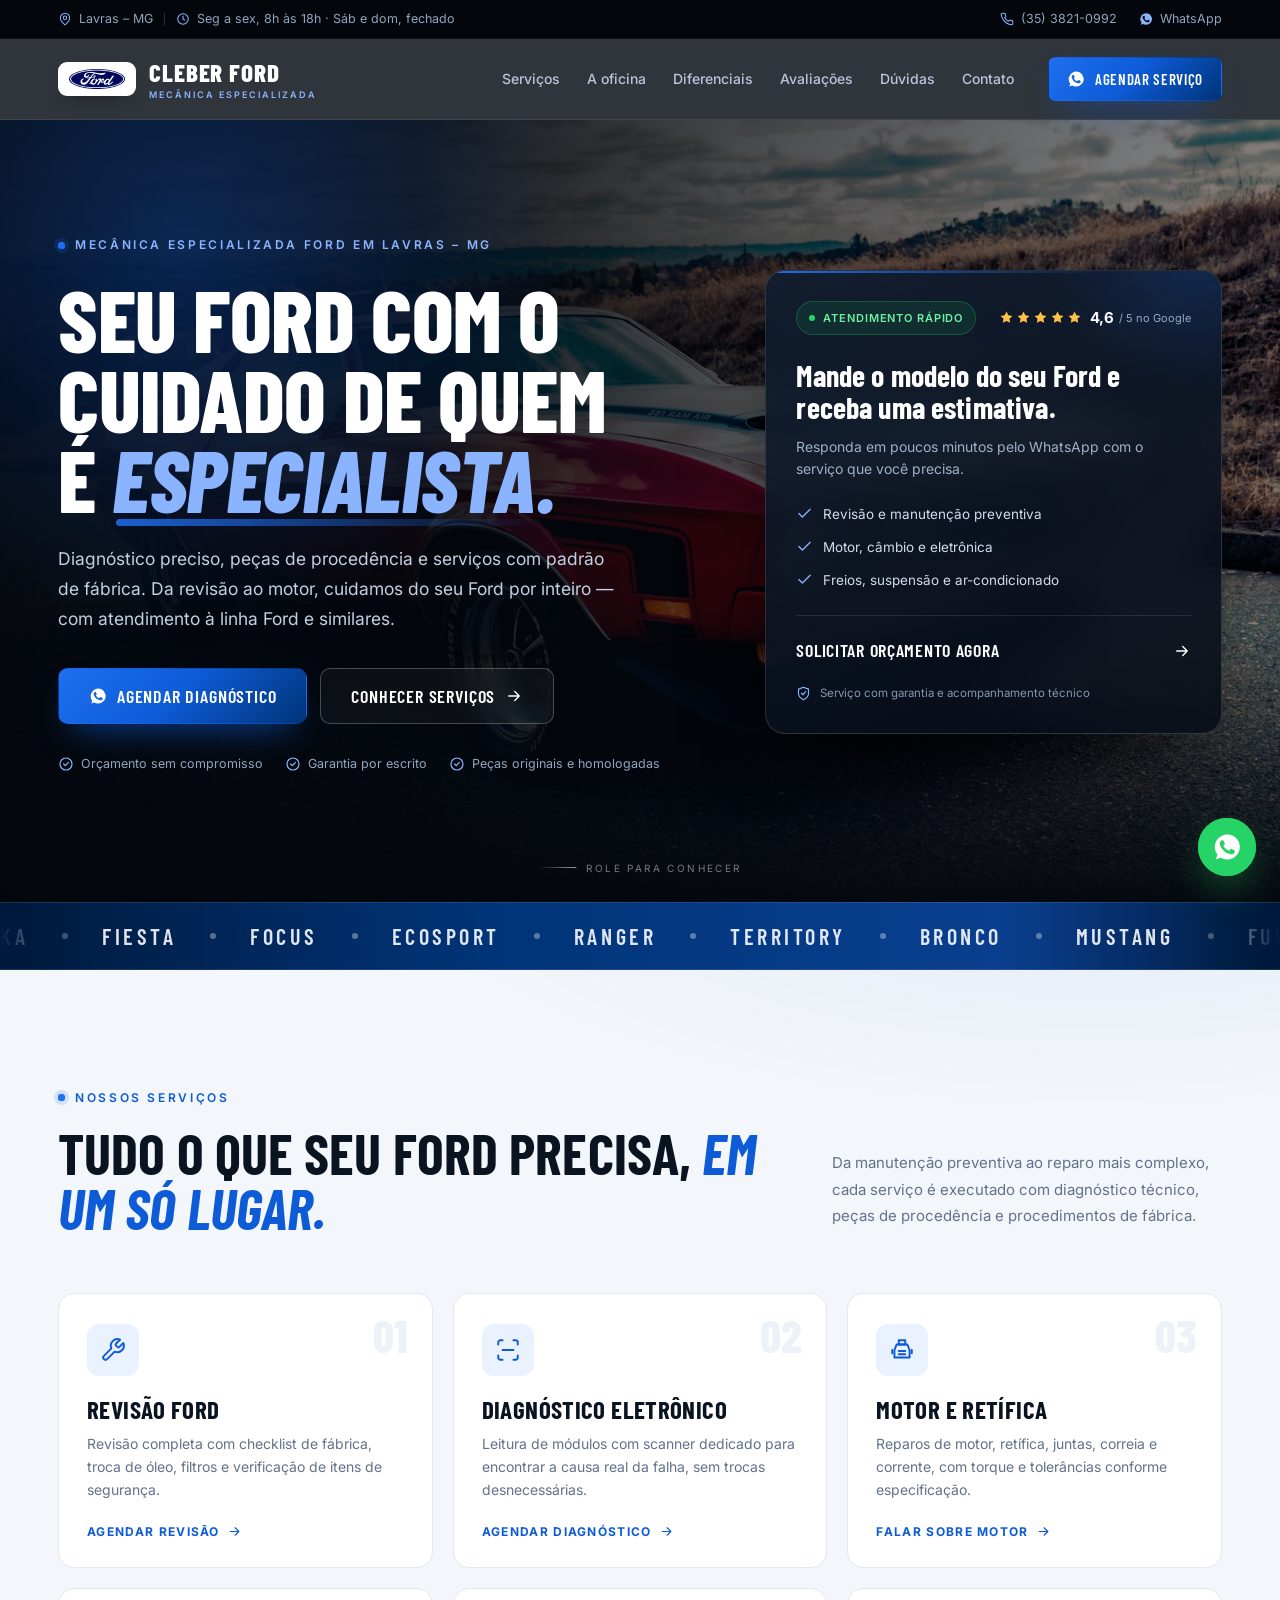
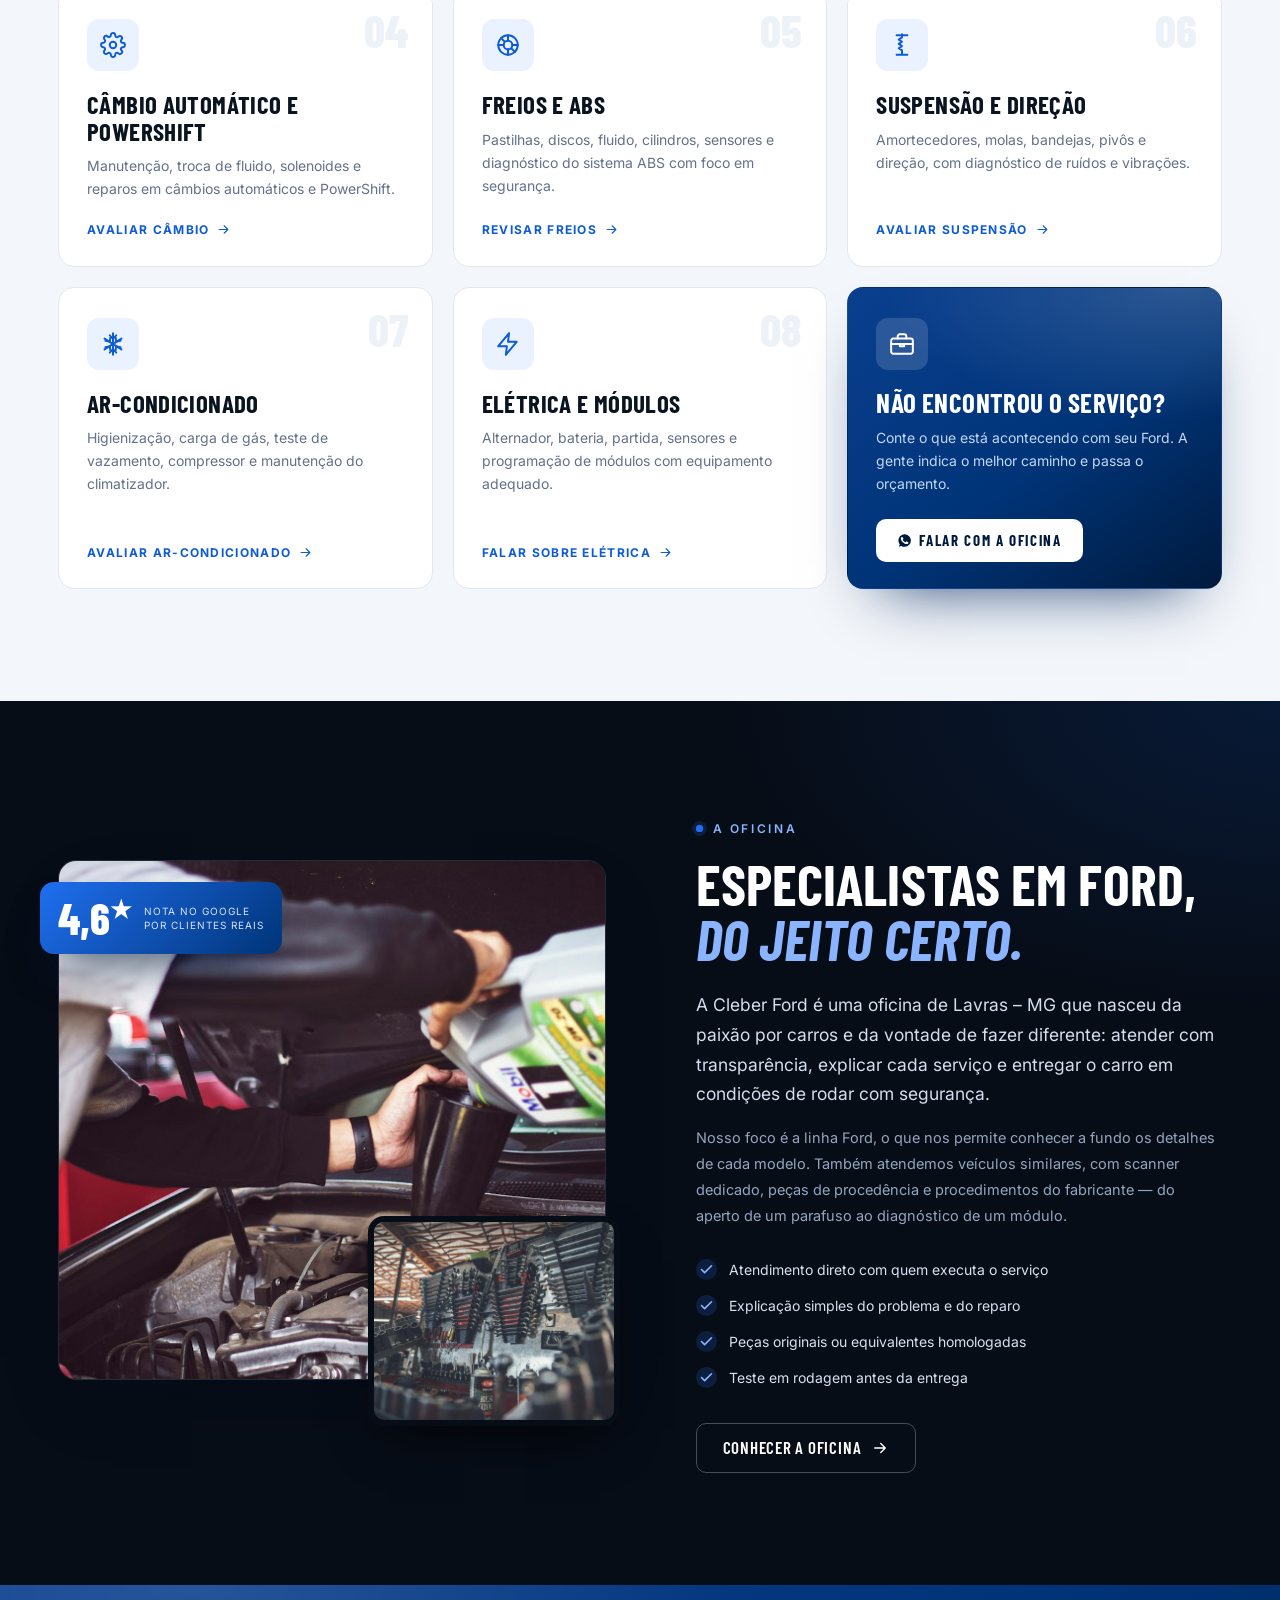
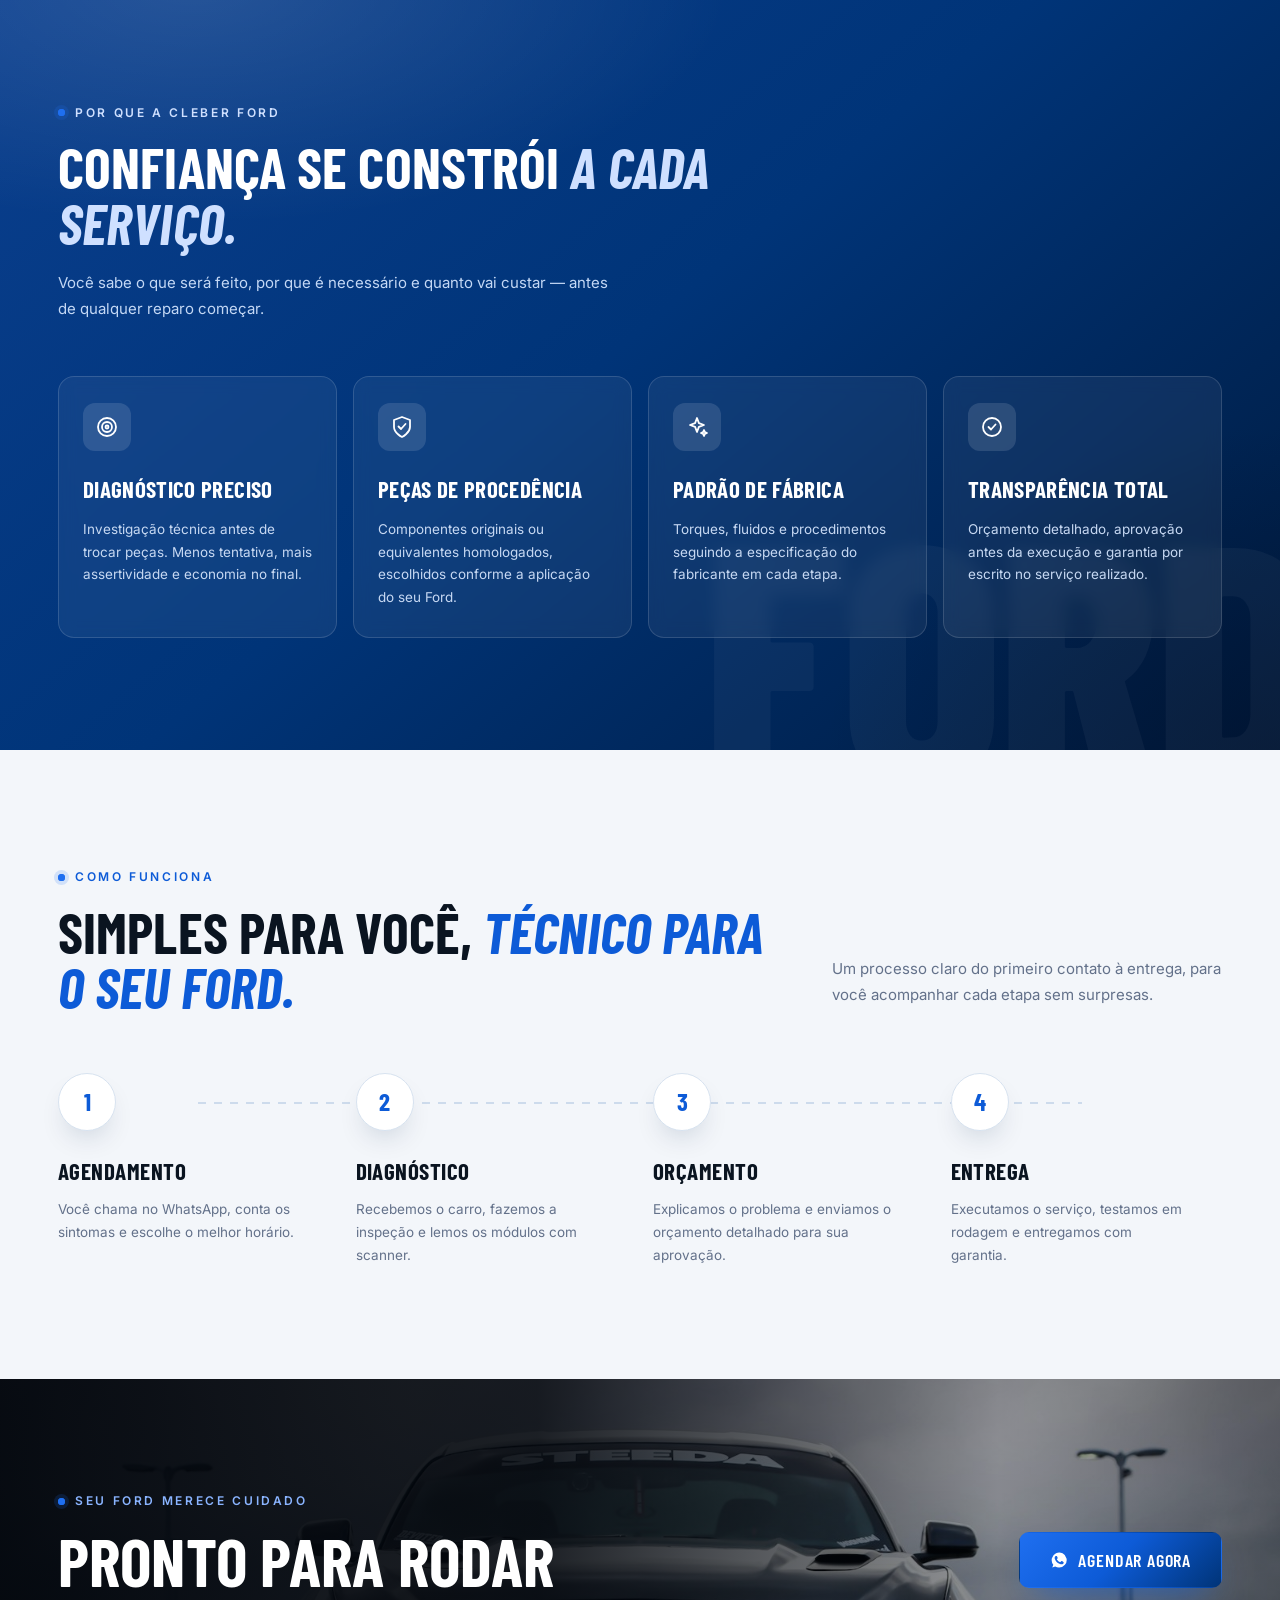
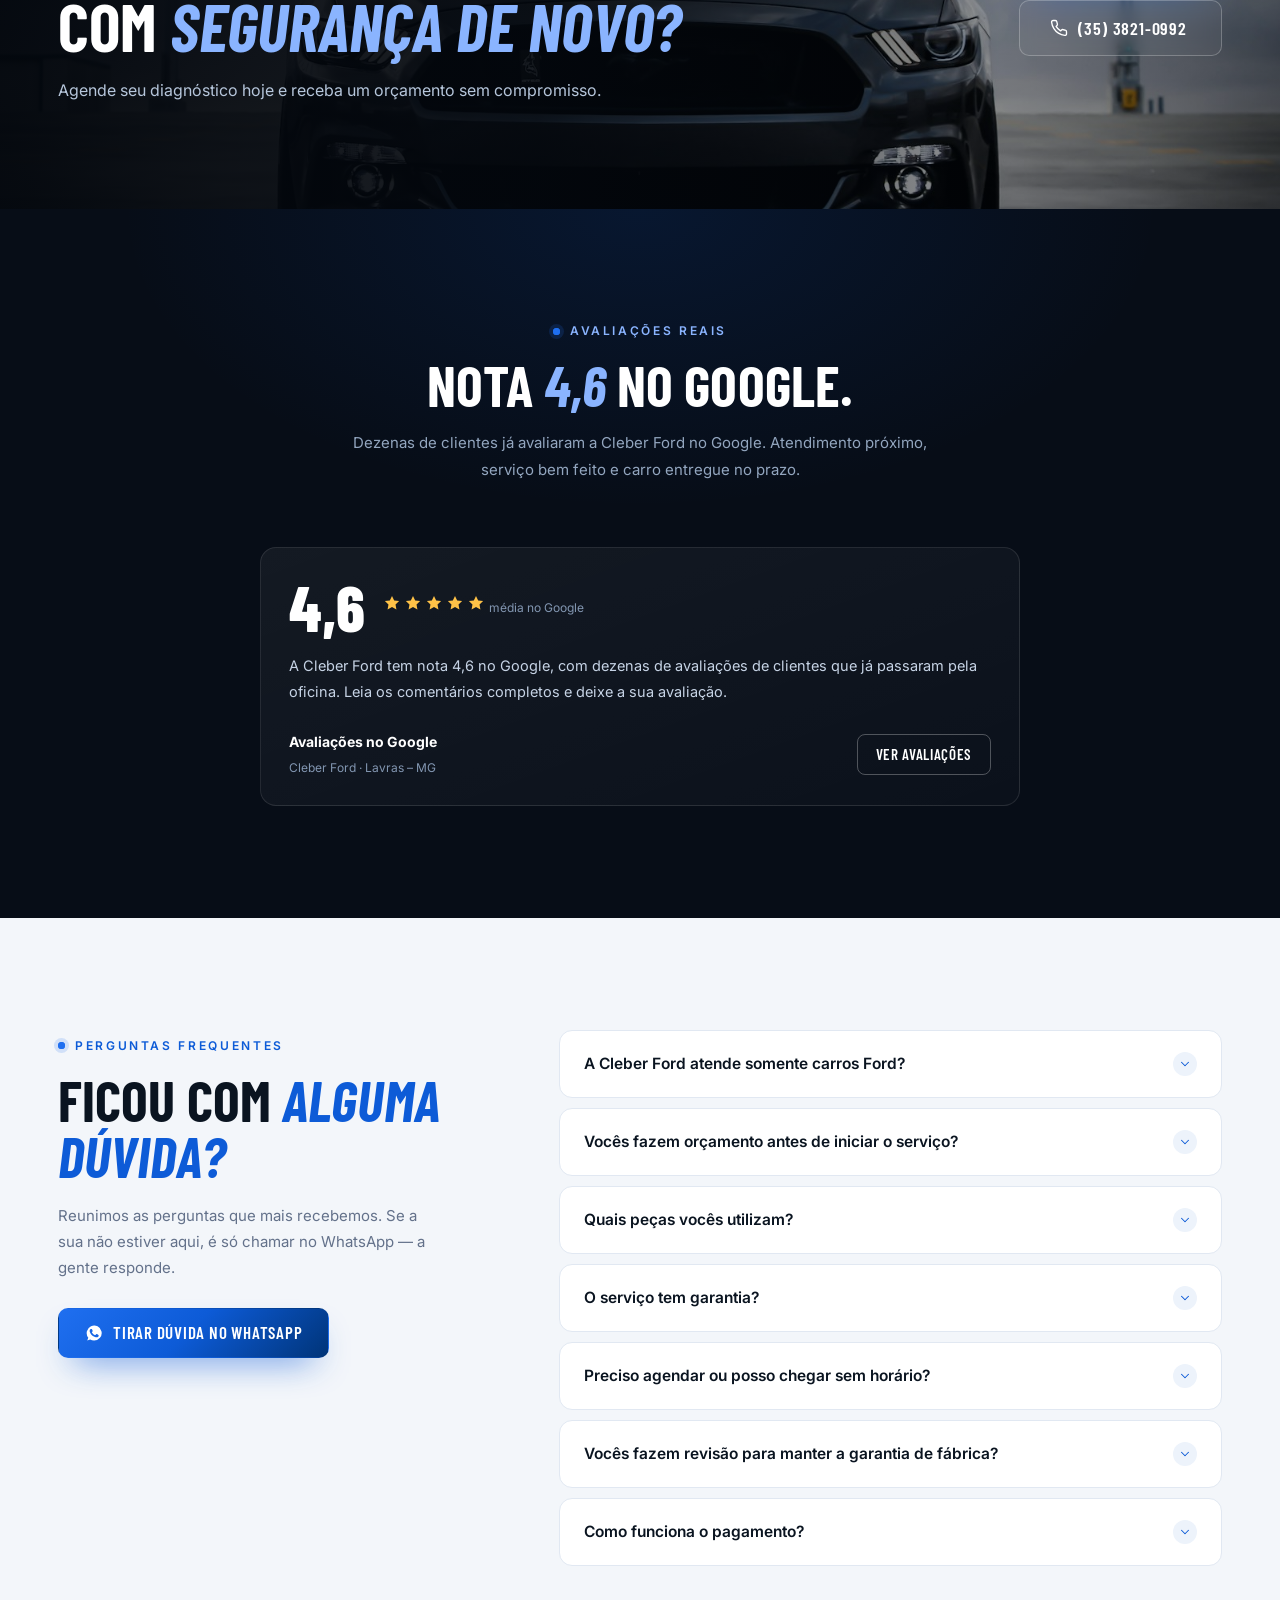
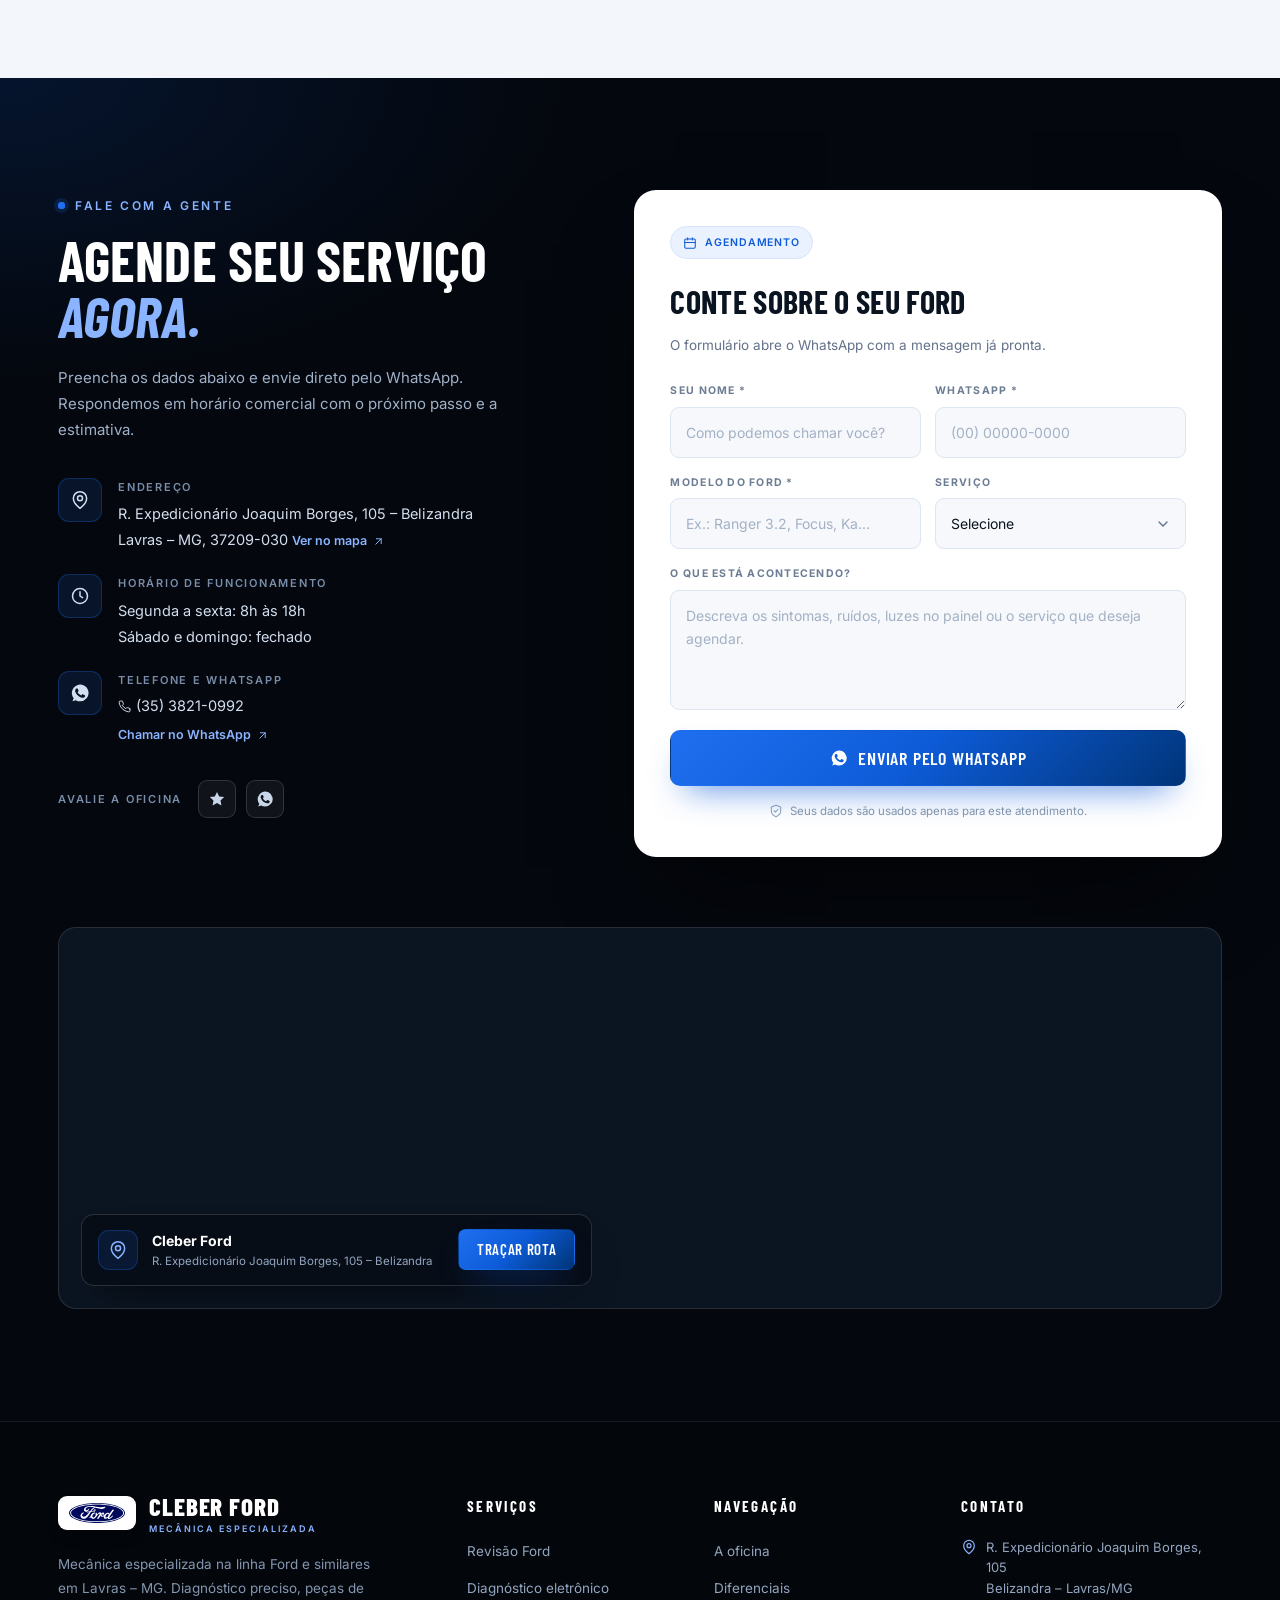
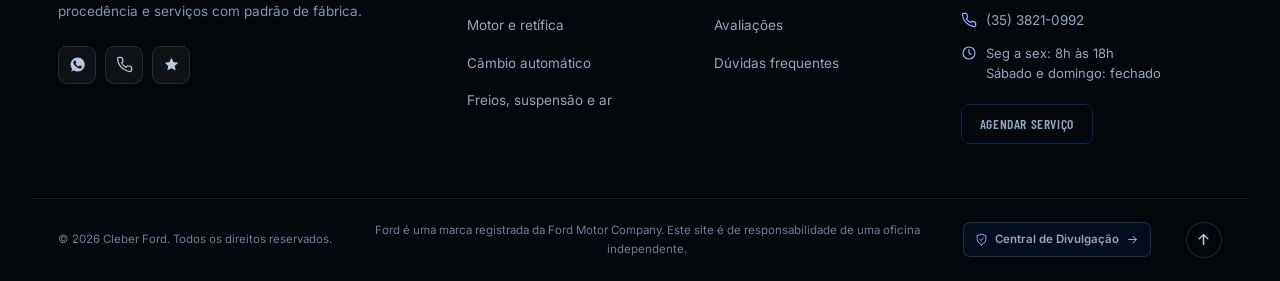
==== index.html @ 9b346092 "Atualiza site e Central de Divulgacao com dados reais da Cleber Ford em Lavras" ====
<!DOCTYPE html>
<html lang="pt-BR">
<head>
  <meta charset="UTF-8">
  <meta name="viewport" content="width=device-width, initial-scale=1.0">
  <title>Cleber Ford | Mecânica Especializada Ford em Lavras – MG</title>
  <meta name="description" content="Oficina especializada na linha Ford e similares em Lavras – MG. Revisão, diagnóstico eletrônico, motor, câmbio automático, freios, suspensão e ar-condicionado. R. Expedicionário Joaquim Borges, 105 – Belizandra. Telefone (35) 3821-0992.">
  <meta name="keywords" content="mecânica Ford, oficina Ford, revisão Ford, câmbio automático Ford, diagnóstico eletrônico, Cleber Ford, oficina mecânica Lavras, oficina Ford Lavras MG">
  <meta name="author" content="Cleber Ford">
  <meta name="theme-color" content="#060b14">
  <link rel="canonical" href="https://cleber-ford.vercel.app/">

  <!-- Open Graph -->
  <meta property="og:type" content="website">
  <meta property="og:locale" content="pt_BR">
  <meta property="og:site_name" content="Cleber Ford">
  <meta property="og:title" content="Cleber Ford | Mecânica Especializada Ford em Lavras – MG">
  <meta property="og:description" content="Oficina especializada na linha Ford e similares em Lavras – MG. Diagnóstico preciso, peças de procedência e atendimento de segunda a sexta, das 8h às 18h.">
  <meta property="og:url" content="https://cleber-ford.vercel.app/">
  <meta property="og:image" content="https://cleber-ford.vercel.app/assets/img/og-image.jpg">
  <meta property="og:image:width" content="1200">
  <meta property="og:image:height" content="630">
  <meta property="og:image:alt" content="Cleber Ford — Mecânica Especializada Ford">

  <link rel="icon" href="assets/img/favicon.svg" type="image/svg+xml">
  <link rel="apple-touch-icon" href="assets/img/apple-touch-icon.png">
  <link rel="preconnect" href="https://fonts.googleapis.com">
  <link rel="preconnect" href="https://fonts.gstatic.com" crossorigin>
  <link href="https://fonts.googleapis.com/css2?family=Barlow+Condensed:ital,wght@0,500;0,600;0,700;0,800;1,600;1,700&family=Inter:wght@400;500;600;700&display=swap" rel="stylesheet">
  <link rel="stylesheet" href="css/site.css">

  <script type="application/ld+json">
  {
    "@context": "https://schema.org",
    "@type": "AutoRepair",
    "name": "Cleber Ford - Mecânica Especializada Ford",
    "image": "https://cleber-ford.vercel.app/assets/img/ford-logo.png",
    "description": "Oficina especializada na linha Ford e em veículos similares, em Lavras – MG. Revisão, diagnóstico eletrônico, motor, câmbio automático, freios, suspensão e ar-condicionado.",
    "address": {
      "@type": "PostalAddress",
      "streetAddress": "R. Expedicionário Joaquim Borges, 105 - Belizandra",
      "addressLocality": "Lavras",
      "addressRegion": "MG",
      "postalCode": "37209-030",
      "addressCountry": "BR"
    },
    "telephone": "+55 35 3821-0992",
    "url": "https://cleber-ford.vercel.app/",
    "priceRange": "$$",
    "areaServed": {
      "@type": "City",
      "name": "Lavras"
    },
    "openingHoursSpecification": [
      { "@type": "OpeningHoursSpecification", "dayOfWeek": ["Monday","Tuesday","Wednesday","Thursday","Friday"], "opens": "08:00", "closes": "18:00" }
    ]
  }
  </script>
</head>
<body>
  <!--
    ============================================================
    DADOS DA OFICINA
    • Cleber Ford — Lavras/MG
    • R. Expedicionário Joaquim Borges, 105 — Belizandra
    • Telefone/WhatsApp: (35) 3821-0992
    • Segunda a sexta, 8h às 18h (sábado e domingo fechado)
    • Domínio publicado: https://cleber-ford.vercel.app/
    ============================================================
  -->
  <a class="skip-link" href="#conteudo">Pular para o conteúdo</a>

  <!-- ================= ICON SPRITE ================= -->
  <svg class="svg-sprite" aria-hidden="true" xmlns="http://www.w3.org/2000/svg">
    <symbol id="i-wrench" viewBox="0 0 24 24"><path d="M14.7 6.3a1 1 0 0 0 0 1.4l1.6 1.6a1 1 0 0 0 1.4 0l3.77-3.77a6 6 0 0 1-7.94 7.94l-6.91 6.91a2.12 2.12 0 0 1-3-3l6.91-6.91a6 6 0 0 1 7.94-7.94l-3.76 3.76z"/></symbol>
    <symbol id="i-scan" viewBox="0 0 24 24"><path d="M3 7V5a2 2 0 0 1 2-2h2M17 3h2a2 2 0 0 1 2 2v2M21 17v2a2 2 0 0 1-2 2h-2M7 21H5a2 2 0 0 1-2-2v-2"/><path d="M7 12h10"/></symbol>
    <symbol id="i-engine" viewBox="0 0 24 24"><path d="M9 3h6v4H9z"/><path d="M7 7h10l2 5v7H5v-7l2-5z"/><path d="M9 13h6M9 16h6"/><path d="M3 12v3M21 12v3"/></symbol>
    <symbol id="i-gear" viewBox="0 0 24 24"><circle cx="12" cy="12" r="3"/><path d="M19.4 15a1.7 1.7 0 0 0 .34 1.87l.06.06a2 2 0 1 1-2.83 2.83l-.06-.06a1.7 1.7 0 0 0-1.87-.34 1.7 1.7 0 0 0-1 1.55V21a2 2 0 1 1-4 0v-.09a1.7 1.7 0 0 0-1.11-1.55 1.7 1.7 0 0 0-1.87.34l-.06.06a2 2 0 1 1-2.83-2.83l.06-.06a1.7 1.7 0 0 0 .34-1.87 1.7 1.7 0 0 0-1.55-1H3a2 2 0 1 1 0-4h.09a1.7 1.7 0 0 0 1.55-1.11 1.7 1.7 0 0 0-.34-1.87l-.06-.06a2 2 0 1 1 2.83-2.83l.06.06a1.7 1.7 0 0 0 1.87.34H9a1.7 1.7 0 0 0 1-1.55V3a2 2 0 1 1 4 0v.09a1.7 1.7 0 0 0 1 1.55 1.7 1.7 0 0 0 1.87-.34l.06-.06a2 2 0 1 1 2.83 2.83l-.06.06a1.7 1.7 0 0 0-.34 1.87V9a1.7 1.7 0 0 0 1.55 1H21a2 2 0 1 1 0 4h-.09a1.7 1.7 0 0 0-1.55 1z"/></symbol>
    <symbol id="i-brake" viewBox="0 0 24 24"><circle cx="12" cy="12" r="9"/><circle cx="12" cy="12" r="4"/><path d="M12 3v5M12 16v5M3 12h5M16 12h5M5.6 5.6l3.2 3.2M15.2 15.2l3.2 3.2"/></symbol>
    <symbol id="i-suspension" viewBox="0 0 24 24"><path d="M12 2v3l-3 2 3 2-3 2 3 2-3 2 3 2v3"/><path d="M7 21h10M7 3h10"/></symbol>
    <symbol id="i-snow" viewBox="0 0 24 24"><path d="M12 2v20M4.2 7l15.6 10M19.8 7 4.2 17"/><path d="m9 4 3 3 3-3M9 20l3-3 3 3M5 9l4 .7.7-4M19 15l-4-.7-.7 4M19 9l-4 .7-.7-4M5 15l4-.7.7 4"/></symbol>
    <symbol id="i-bolt" viewBox="0 0 24 24"><path d="M13 2 3 14h8l-1 8 10-12h-8l1-8z"/></symbol>
    <symbol id="i-oil" viewBox="0 0 24 24"><path d="M12 2.7 6.5 8.2a7.8 7.8 0 1 0 11 0L12 2.7z"/><path d="M9 13a3 3 0 0 0 3 3"/></symbol>
    <symbol id="i-check" viewBox="0 0 24 24"><path d="M20 6 9 17l-5-5"/></symbol>
    <symbol id="i-check-circle" viewBox="0 0 24 24"><circle cx="12" cy="12" r="9"/><path d="m8.5 12 2.5 2.5 4.5-5"/></symbol>
    <symbol id="i-arrow" viewBox="0 0 24 24"><path d="M5 12h14M13 6l6 6-6 6"/></symbol>
    <symbol id="i-arrow-up" viewBox="0 0 24 24"><path d="M7 17 17 7M8 7h9v9"/></symbol>
    <symbol id="i-phone" viewBox="0 0 24 24"><path d="M22 16.9v3a2 2 0 0 1-2.2 2 19.8 19.8 0 0 1-8.6-3.1 19.5 19.5 0 0 1-6-6A19.8 19.8 0 0 1 2.1 4.2 2 2 0 0 1 4.1 2h3a2 2 0 0 1 2 1.7c.1 1 .4 1.9.7 2.8a2 2 0 0 1-.5 2.1L8.1 9.9a16 16 0 0 0 6 6l1.3-1.3a2 2 0 0 1 2.1-.5c.9.3 1.8.6 2.8.7a2 2 0 0 1 1.7 2.1z"/></symbol>
    <symbol id="i-whatsapp" viewBox="0 0 24 24"><path fill="currentColor" stroke="none" d="M17.5 14.4c-.3-.1-1.7-.9-2-1-.3-.1-.5-.1-.7.1-.2.3-.7 1-.9 1.2-.2.2-.3.2-.6.1a8 8 0 0 1-2.4-1.5 9 9 0 0 1-1.6-2c-.2-.3 0-.5.1-.6l.5-.6c.1-.2.2-.3.3-.5.1-.2 0-.4 0-.5l-.9-2.1c-.2-.5-.5-.5-.7-.5h-.6c-.2 0-.5.1-.8.4-.3.3-1 1-1 2.5s1.1 2.9 1.2 3.1c.1.2 2.1 3.2 5.1 4.5.7.3 1.3.5 1.7.6.7.2 1.4.2 1.9.1.6-.1 1.7-.7 1.9-1.4.2-.7.2-1.2.2-1.4-.1-.1-.3-.2-.6-.3zM12 22a10 10 0 0 1-5.1-1.4L3 22l1.4-3.8A10 10 0 1 1 12 22z"/></symbol>
    <symbol id="i-pin" viewBox="0 0 24 24"><path d="M20 10c0 6-8 12-8 12s-8-6-8-12a8 8 0 0 1 16 0z"/><circle cx="12" cy="10" r="3"/></symbol>
    <symbol id="i-clock" viewBox="0 0 24 24"><circle cx="12" cy="12" r="9"/><path d="M12 7v5l3 2"/></symbol>
    <symbol id="i-star" viewBox="0 0 24 24"><path fill="currentColor" stroke="none" d="m12 2.5 2.9 6 6.6.9-4.8 4.6 1.2 6.5-5.9-3.1-5.9 3.1 1.2-6.5L2.5 9.4l6.6-.9 2.9-6z"/></symbol>
    <symbol id="i-chevron" viewBox="0 0 24 24"><path d="m6 9 6 6 6-6"/></symbol>
    <symbol id="i-menu" viewBox="0 0 24 24"><path d="M3 6h18M3 12h18M3 18h18"/></symbol>
    <symbol id="i-close" viewBox="0 0 24 24"><path d="M18 6 6 18M6 6l12 12"/></symbol>
    <symbol id="i-shield" viewBox="0 0 24 24"><path d="M12 22s8-4 8-10V5l-8-3-8 3v7c0 6 8 10 8 10z"/><path d="m8.5 11.5 2.5 2.5 4.5-5"/></symbol>
    <symbol id="i-sparkles" viewBox="0 0 24 24"><path d="m12 3 1.9 5.1L19 10l-5.1 1.9L12 17l-1.9-5.1L5 10l5.1-1.9L12 3z"/><path d="M19 15l.9 2.1L22 18l-2.1.9L19 21l-.9-2.1L16 18l2.1-.9L19 15z"/></symbol>
    <symbol id="i-calendar" viewBox="0 0 24 24"><rect x="3" y="5" width="18" height="16" rx="2"/><path d="M16 3v4M8 3v4M3 11h18"/></symbol>
    <symbol id="i-car" viewBox="0 0 24 24"><path d="m5 17-1.5-6L6 6h12l2.5 5L19 17"/><path d="M3 17h18v3H3z"/><circle cx="7" cy="20" r="1.5"/><circle cx="17" cy="20" r="1.5"/><path d="M5 11h14"/></symbol>
    <symbol id="i-instagram" viewBox="0 0 24 24"><rect x="3" y="3" width="18" height="18" rx="5"/><circle cx="12" cy="12" r="4"/><circle cx="17.5" cy="6.5" r=".8" fill="currentColor" stroke="none"/></symbol>
    <symbol id="i-facebook" viewBox="0 0 24 24"><path fill="currentColor" stroke="none" d="M14 9h3V5h-3a4 4 0 0 0-4 4v3H7v4h3v6h4v-6h3l1-4h-4V9z"/></symbol>
    <symbol id="i-mail" viewBox="0 0 24 24"><rect x="2" y="4" width="20" height="16" rx="2"/><path d="m2 7 10 6L22 7"/></symbol>
    <symbol id="i-quote" viewBox="0 0 24 24"><path d="M9 11H5a1 1 0 0 1-1-1V7a3 3 0 0 1 3-3h1M9 11v3a3 3 0 0 1-3 3H5"/><path d="M20 11h-4a1 1 0 0 1-1-1V7a3 3 0 0 1 3-3h1M20 11v3a3 3 0 0 1-3 3h-1"/></symbol>
    <symbol id="i-download" viewBox="0 0 24 24"><path d="M21 15v4a2 2 0 0 1-2 2H5a2 2 0 0 1-2-2v-4M7 10l5 5 5-5M12 15V3"/></symbol>
    <symbol id="i-copy" viewBox="0 0 24 24"><rect x="9" y="9" width="12" height="12" rx="2"/><path d="M5 15H4a2 2 0 0 1-2-2V4a2 2 0 0 1 2-2h9a2 2 0 0 1 2 2v1"/></symbol>
    <symbol id="i-share" viewBox="0 0 24 24"><circle cx="18" cy="5" r="3"/><circle cx="6" cy="12" r="3"/><circle cx="18" cy="19" r="3"/><path d="m8.6 10.5 6.8-4M8.6 13.5l6.8 4"/></symbol>
    <symbol id="i-target" viewBox="0 0 24 24"><circle cx="12" cy="12" r="9"/><circle cx="12" cy="12" r="5"/><circle cx="12" cy="12" r="1.5"/></symbol>
    <symbol id="i-bulb" viewBox="0 0 24 24"><path d="M9 18h6M10 22h4"/><path d="M12 2a7 7 0 0 0-4 12.7V17h8v-2.3A7 7 0 0 0 12 2z"/></symbol>
    <symbol id="i-toolbox" viewBox="0 0 24 24"><rect x="2" y="7" width="20" height="14" rx="2"/><path d="M8 7V5a2 2 0 0 1 2-2h4a2 2 0 0 1 2 2v2M2 12h20M10 12v2h4v-2"/></symbol>
  </svg>

  <!-- ================= HEADER ================= -->
  <div class="topbar">
    <div class="container topbar-inner">
      <p><span class="topbar-city"><svg class="ic"><use href="#i-pin"/></svg> Lavras – MG <span class="topbar-sep"></span></span> <svg class="ic"><use href="#i-clock"/></svg> Seg a sex, 8h às 18h · Sáb e dom, fechado</p>
      <div class="topbar-links">
        <a href="tel:+553538210992"><svg class="ic"><use href="#i-phone"/></svg> (35) 3821-0992</a>
        <a href="https://wa.me/553538210992" target="_blank" rel="noopener" data-wa="Olá! Vim pelo site da Cleber Ford e gostaria de agendar um serviço."><svg class="ic"><use href="#i-whatsapp"/></svg> WhatsApp</a>
      </div>
    </div>
  </div>

  <header class="site-header" id="topo">
    <div class="container nav-wrap">
      <a class="brand" href="#topo" aria-label="Cleber Ford - página inicial">
        <span class="brand-badge"><img src="assets/img/ford-logo.svg" alt="Logotipo Ford"></span>
        <span class="brand-text">
          <strong>Cleber Ford</strong>
          <small>Mecânica especializada</small>
        </span>
      </a>

      <nav class="main-nav" id="main-nav" aria-label="Navegação principal">
        <div class="mobile-nav-head">
          <span>Menu</span>
          <button class="mobile-nav-close" type="button" aria-label="Fechar menu"><svg class="ic"><use href="#i-close"/></svg></button>
        </div>
        <a href="#servicos">Serviços</a>
        <a href="#oficina">A oficina</a>
        <a href="#diferenciais">Diferenciais</a>
        <a href="#avaliacoes">Avaliações</a>
        <a href="#duvidas">Dúvidas</a>
        <a href="#contato">Contato</a>
        <a class="btn btn-primary mobile-nav-cta" href="https://wa.me/553538210992" target="_blank" rel="noopener" data-wa="Olá! Gostaria de agendar um serviço na Cleber Ford."><svg class="ic"><use href="#i-whatsapp"/></svg> Agendar serviço</a>
      </nav>

      <div class="nav-actions">
        <a class="btn btn-primary btn-sm header-cta" href="https://wa.me/553538210992?text=Ol%C3%A1!%20Gostaria%20de%20agendar%20um%20servi%C3%A7o%20na%20Cleber%20Ford." target="_blank" rel="noopener" data-wa="Olá! Gostaria de agendar um serviço na Cleber Ford.">
          <svg class="ic"><use href="#i-whatsapp"/></svg> Agendar serviço
        </a>
        <button class="menu-toggle" type="button" aria-expanded="false" aria-controls="main-nav" aria-label="Abrir menu">
          <svg class="ic icon-open"><use href="#i-menu"/></svg>
          <svg class="ic icon-close"><use href="#i-close"/></svg>
        </button>
      </div>
    </div>
  </header>
  <div class="nav-backdrop" aria-hidden="true"></div>

  <main id="conteudo">
    <!-- ================= HERO ================= -->
    <section class="hero">
      <div class="hero-bg">
        <img src="assets/img/mustang.jpg" alt="Ford Mustang Mach 1 vermelho em uma estrada ao entardecer" fetchpriority="high">
      </div>
      <div class="hero-glow" aria-hidden="true"></div>

      <div class="container hero-inner">
        <div class="hero-copy">
          <span class="eyebrow"><span class="eyebrow-dot"></span> Mecânica especializada Ford em Lavras – MG</span>
          <h1>Seu Ford com o cuidado de quem é <em>especialista.</em></h1>
          <p class="hero-sub">Diagnóstico preciso, peças de procedência e serviços com padrão de fábrica. Da revisão ao motor, cuidamos do seu Ford por inteiro — com atendimento à linha Ford e similares.</p>

          <div class="hero-actions">
            <a class="btn btn-primary btn-lg" href="https://wa.me/553538210992?text=Ol%C3%A1!%20Gostaria%20de%20agendar%20um%20diagn%C3%B3stico." target="_blank" rel="noopener" data-wa="Olá! Gostaria de agendar um diagnóstico para o meu Ford.">
              <svg class="ic"><use href="#i-whatsapp"/></svg> Agendar diagnóstico
            </a>
            <a class="btn btn-ghost btn-lg" href="#servicos">Conhecer serviços <svg class="ic"><use href="#i-arrow"/></svg></a>
          </div>

          <ul class="hero-trust">
            <li><svg class="ic"><use href="#i-check-circle"/></svg> Orçamento sem compromisso</li>
            <li><svg class="ic"><use href="#i-check-circle"/></svg> Garantia por escrito</li>
            <li><svg class="ic"><use href="#i-check-circle"/></svg> Peças originais e homologadas</li>
          </ul>
        </div>

        <aside class="hero-card" aria-label="Atendimento rápido">
          <div class="hero-card-head">
            <span class="pill"><span class="pulse-dot"></span> Atendimento rápido</span>
            <div class="hero-rating" aria-label="Avaliação média 4,6 de 5 no Google">
              <span class="stars" aria-hidden="true">
                <svg class="ic"><use href="#i-star"/></svg><svg class="ic"><use href="#i-star"/></svg><svg class="ic"><use href="#i-star"/></svg><svg class="ic"><use href="#i-star"/></svg><svg class="ic"><use href="#i-star"/></svg>
              </span>
              <strong>4,6</strong><small>/ 5 no Google</small>
            </div>
          </div>

          <h2>Mande o modelo do seu Ford e receba uma estimativa.</h2>
          <p>Responda em poucos minutos pelo WhatsApp com o serviço que você precisa.</p>

          <ul class="hero-card-list">
            <li><svg class="ic"><use href="#i-check"/></svg> Revisão e manutenção preventiva</li>
            <li><svg class="ic"><use href="#i-check"/></svg> Motor, câmbio e eletrônica</li>
            <li><svg class="ic"><use href="#i-check"/></svg> Freios, suspensão e ar-condicionado</li>
          </ul>

          <a class="hero-card-link" href="https://wa.me/553538210992?text=Ol%C3%A1!%20Meu%20Ford%20%C3%A9%20um%20" target="_blank" rel="noopener" data-wa="Olá! Meu Ford é um [modelo] e gostaria de uma estimativa de serviço.">
            Solicitar orçamento agora <svg class="ic"><use href="#i-arrow"/></svg>
          </a>

          <div class="hero-card-foot">
            <svg class="ic"><use href="#i-shield"/></svg>
            <span>Serviço com garantia e acompanhamento técnico</span>
          </div>
        </aside>
      </div>

      <div class="hero-scroll" aria-hidden="true">
        <span></span> Role para conhecer
      </div>
    </section>

    <!-- ================= MARQUEE ================= -->
    <div class="marquee" aria-label="Modelos Ford atendidos">
      <div class="marquee-track">
        <span>Ka</span><i></i><span>Fiesta</span><i></i><span>Focus</span><i></i><span>EcoSport</span><i></i><span>Ranger</span><i></i><span>Territory</span><i></i><span>Bronco</span><i></i><span>Mustang</span><i></i><span>Fusion</span><i></i><span>Edge</span><i></i>
        <span>Ka</span><i></i><span>Fiesta</span><i></i><span>Focus</span><i></i><span>EcoSport</span><i></i><span>Ranger</span><i></i><span>Territory</span><i></i><span>Bronco</span><i></i><span>Mustang</span><i></i><span>Fusion</span><i></i><span>Edge</span><i></i>
      </div>
    </div>

    <!-- ================= SERVIÇOS ================= -->
    <section class="section services" id="servicos">
      <div class="container">
        <div class="section-head">
          <div>
            <span class="eyebrow eyebrow-dark"><span class="eyebrow-dot"></span> Nossos serviços</span>
            <h2>Tudo o que seu Ford precisa, <em>em um só lugar.</em></h2>
          </div>
          <p>Da manutenção preventiva ao reparo mais complexo, cada serviço é executado com diagnóstico técnico, peças de procedência e procedimentos de fábrica.</p>
        </div>

        <div class="services-grid">
          <article class="service-card reveal">
            <span class="service-num">01</span>
            <span class="service-icon"><svg class="ic"><use href="#i-wrench"/></svg></span>
            <h3>Revisão Ford</h3>
            <p>Revisão completa com checklist de fábrica, troca de óleo, filtros e verificação de itens de segurança.</p>
            <a href="https://wa.me/553538210992" target="_blank" rel="noopener" data-wa="Olá! Gostaria de agendar uma revisão para o meu Ford.">Agendar revisão <svg class="ic"><use href="#i-arrow"/></svg></a>
          </article>

          <article class="service-card reveal">
            <span class="service-num">02</span>
            <span class="service-icon"><svg class="ic"><use href="#i-scan"/></svg></span>
            <h3>Diagnóstico eletrônico</h3>
            <p>Leitura de módulos com scanner dedicado para encontrar a causa real da falha, sem trocas desnecessárias.</p>
            <a href="https://wa.me/553538210992" target="_blank" rel="noopener" data-wa="Olá! Meu Ford está com uma luz no painel e gostaria de um diagnóstico eletrônico.">Agendar diagnóstico <svg class="ic"><use href="#i-arrow"/></svg></a>
          </article>

          <article class="service-card reveal">
            <span class="service-num">03</span>
            <span class="service-icon"><svg class="ic"><use href="#i-engine"/></svg></span>
            <h3>Motor e retífica</h3>
            <p>Reparos de motor, retífica, juntas, correia e corrente, com torque e tolerâncias conforme especificação.</p>
            <a href="https://wa.me/553538210992" target="_blank" rel="noopener" data-wa="Olá! Gostaria de falar sobre um serviço de motor no meu Ford.">Falar sobre motor <svg class="ic"><use href="#i-arrow"/></svg></a>
          </article>

          <article class="service-card reveal">
            <span class="service-num">04</span>
            <span class="service-icon"><svg class="ic"><use href="#i-gear"/></svg></span>
            <h3>Câmbio automático e PowerShift</h3>
            <p>Manutenção, troca de fluido, solenoides e reparos em câmbios automáticos e PowerShift.</p>
            <a href="https://wa.me/553538210992" target="_blank" rel="noopener" data-wa="Olá! Meu Ford está com trancos no câmbio e gostaria de uma avaliação.">Avaliar câmbio <svg class="ic"><use href="#i-arrow"/></svg></a>
          </article>

          <article class="service-card reveal">
            <span class="service-num">05</span>
            <span class="service-icon"><svg class="ic"><use href="#i-brake"/></svg></span>
            <h3>Freios e ABS</h3>
            <p>Pastilhas, discos, fluido, cilindros, sensores e diagnóstico do sistema ABS com foco em segurança.</p>
            <a href="https://wa.me/553538210992" target="_blank" rel="noopener" data-wa="Olá! Gostaria de revisar os freios do meu Ford.">Revisar freios <svg class="ic"><use href="#i-arrow"/></svg></a>
          </article>

          <article class="service-card reveal">
            <span class="service-num">06</span>
            <span class="service-icon"><svg class="ic"><use href="#i-suspension"/></svg></span>
            <h3>Suspensão e direção</h3>
            <p>Amortecedores, molas, bandejas, pivôs e direção, com diagnóstico de ruídos e vibrações.</p>
            <a href="https://wa.me/553538210992" target="_blank" rel="noopener" data-wa="Olá! Meu Ford está com barulho na suspensão e gostaria de uma avaliação.">Avaliar suspensão <svg class="ic"><use href="#i-arrow"/></svg></a>
          </article>

          <article class="service-card reveal">
            <span class="service-num">07</span>
            <span class="service-icon"><svg class="ic"><use href="#i-snow"/></svg></span>
            <h3>Ar-condicionado</h3>
            <p>Higienização, carga de gás, teste de vazamento, compressor e manutenção do climatizador.</p>
            <a href="https://wa.me/553538210992" target="_blank" rel="noopener" data-wa="Olá! O ar-condicionado do meu Ford não está gelando. Gostaria de uma avaliação.">Avaliar ar-condicionado <svg class="ic"><use href="#i-arrow"/></svg></a>
          </article>

          <article class="service-card reveal">
            <span class="service-num">08</span>
            <span class="service-icon"><svg class="ic"><use href="#i-bolt"/></svg></span>
            <h3>Elétrica e módulos</h3>
            <p>Alternador, bateria, partida, sensores e programação de módulos com equipamento adequado.</p>
            <a href="https://wa.me/553538210992" target="_blank" rel="noopener" data-wa="Olá! Meu Ford está com problema elétrico e gostaria de uma avaliação.">Falar sobre elétrica <svg class="ic"><use href="#i-arrow"/></svg></a>
          </article>

          <article class="service-card service-card--cta reveal">
            <div>
              <span class="service-icon"><svg class="ic"><use href="#i-toolbox"/></svg></span>
              <h3>Não encontrou o serviço?</h3>
              <p>Conte o que está acontecendo com seu Ford. A gente indica o melhor caminho e passa o orçamento.</p>
            </div>
            <a class="btn btn-primary" href="https://wa.me/553538210992" target="_blank" rel="noopener" data-wa="Olá! Preciso de um serviço no meu Ford, mas não encontrei na lista. Podem me ajudar?">
              <svg class="ic"><use href="#i-whatsapp"/></svg> Falar com a oficina
            </a>
          </article>
        </div>
      </div>
    </section>

    <!-- ================= A OFICINA ================= -->
    <section class="section about" id="oficina">
      <div class="container about-grid">
        <div class="about-media reveal">
          <figure class="about-photo about-photo--main">
            <img src="assets/img/mecanico.jpg" alt="Mecânico da Cleber Ford realizando a troca de óleo em um veículo" loading="lazy">
          </figure>
          <figure class="about-photo about-photo--small">
            <img src="assets/img/oficina.jpg" alt="Bancada de ferramentas organizada da oficina Cleber Ford" loading="lazy">
          </figure>
          <div class="about-badge">
            <strong>4,6<span>★</span></strong>
            <small>nota no Google<br>por clientes reais</small>
          </div>
        </div>

        <div class="about-copy">
          <span class="eyebrow"><span class="eyebrow-dot"></span> A oficina</span>
          <h2>Especialistas em Ford, <em>do jeito certo.</em></h2>
          <p class="lead">A Cleber Ford é uma oficina de Lavras – MG que nasceu da paixão por carros e da vontade de fazer diferente: atender com transparência, explicar cada serviço e entregar o carro em condições de rodar com segurança.</p>
          <p>Nosso foco é a linha Ford, o que nos permite conhecer a fundo os detalhes de cada modelo. Também atendemos veículos similares, com scanner dedicado, peças de procedência e procedimentos do fabricante — do aperto de um parafuso ao diagnóstico de um módulo.</p>

          <ul class="check-list">
            <li><svg class="ic"><use href="#i-check"/></svg> Atendimento direto com quem executa o serviço</li>
            <li><svg class="ic"><use href="#i-check"/></svg> Explicação simples do problema e do reparo</li>
            <li><svg class="ic"><use href="#i-check"/></svg> Peças originais ou equivalentes homologadas</li>
            <li><svg class="ic"><use href="#i-check"/></svg> Teste em rodagem antes da entrega</li>
          </ul>

          <a class="btn btn-outline" href="#contato">Conhecer a oficina <svg class="ic"><use href="#i-arrow"/></svg></a>
        </div>
      </div>
    </section>

    <!-- ================= DIFERENCIAIS ================= -->
    <section class="section differentials" id="diferenciais">
      <div class="container">
        <div class="differentials-head">
          <span class="eyebrow eyebrow-light"><span class="eyebrow-dot"></span> Por que a Cleber Ford</span>
          <h2>Confiança se constrói <em>a cada serviço.</em></h2>
          <p>Você sabe o que será feito, por que é necessário e quanto vai custar — antes de qualquer reparo começar.</p>
        </div>

        <div class="diff-grid">
          <article class="diff-card reveal">
            <span class="diff-icon"><svg class="ic"><use href="#i-target"/></svg></span>
            <h3>Diagnóstico preciso</h3>
            <p>Investigação técnica antes de trocar peças. Menos tentativa, mais assertividade e economia no final.</p>
          </article>
          <article class="diff-card reveal">
            <span class="diff-icon"><svg class="ic"><use href="#i-shield"/></svg></span>
            <h3>Peças de procedência</h3>
            <p>Componentes originais ou equivalentes homologados, escolhidos conforme a aplicação do seu Ford.</p>
          </article>
          <article class="diff-card reveal">
            <span class="diff-icon"><svg class="ic"><use href="#i-sparkles"/></svg></span>
            <h3>Padrão de fábrica</h3>
            <p>Torques, fluidos e procedimentos seguindo a especificação do fabricante em cada etapa.</p>
          </article>
          <article class="diff-card reveal">
            <span class="diff-icon"><svg class="ic"><use href="#i-check-circle"/></svg></span>
            <h3>Transparência total</h3>
            <p>Orçamento detalhado, aprovação antes da execução e garantia por escrito no serviço realizado.</p>
          </article>
        </div>
      </div>
    </section>

    <!-- ================= PROCESSO ================= -->
    <section class="section process">
      <div class="container">
        <div class="section-head">
          <div>
            <span class="eyebrow eyebrow-dark"><span class="eyebrow-dot"></span> Como funciona</span>
            <h2>Simples para você, <em>técnico para o seu Ford.</em></h2>
          </div>
          <p>Um processo claro do primeiro contato à entrega, para você acompanhar cada etapa sem surpresas.</p>
        </div>

        <ol class="process-steps">
          <li class="reveal">
            <span class="step-num">1</span>
            <h3>Agendamento</h3>
            <p>Você chama no WhatsApp, conta os sintomas e escolhe o melhor horário.</p>
          </li>
          <li class="reveal">
            <span class="step-num">2</span>
            <h3>Diagnóstico</h3>
            <p>Recebemos o carro, fazemos a inspeção e lemos os módulos com scanner.</p>
          </li>
          <li class="reveal">
            <span class="step-num">3</span>
            <h3>Orçamento</h3>
            <p>Explicamos o problema e enviamos o orçamento detalhado para sua aprovação.</p>
          </li>
          <li class="reveal">
            <span class="step-num">4</span>
            <h3>Entrega</h3>
            <p>Executamos o serviço, testamos em rodagem e entregamos com garantia.</p>
          </li>
        </ol>
      </div>
    </section>

    <!-- ================= CTA ================= -->
    <section class="cta-banner">
      <div class="cta-bg">
        <img src="assets/img/mustang-front.jpg" alt="Frontal de um Ford Mustang cinza" loading="lazy">
      </div>
      <div class="container cta-inner">
        <div>
          <span class="eyebrow"><span class="eyebrow-dot"></span> Seu Ford merece cuidado</span>
          <h2>Pronto para rodar<br>com <em>segurança de novo?</em></h2>
          <p>Agende seu diagnóstico hoje e receba um orçamento sem compromisso.</p>
        </div>
        <div class="cta-actions">
          <a class="btn btn-primary btn-lg" href="https://wa.me/553538210992?text=Ol%C3%A1!%20Gostaria%20de%20agendar%20um%20diagn%C3%B3stico." target="_blank" rel="noopener" data-wa="Olá! Gostaria de agendar um diagnóstico para o meu Ford.">
            <svg class="ic"><use href="#i-whatsapp"/></svg> Agendar agora
          </a>
          <a class="btn btn-ghost btn-lg" href="tel:+553538210992"><svg class="ic"><use href="#i-phone"/></svg> (35) 3821-0992</a>
        </div>
      </div>
    </section>

    <!-- ================= AVALIAÇÕES ================= -->
    <section class="section testimonials" id="avaliacoes">
      <div class="container">
        <div class="section-head section-head--center">
          <span class="eyebrow"><span class="eyebrow-dot"></span> Avaliações reais</span>
          <h2>Nota <em>4,6</em> no Google.</h2>
          <p>Dezenas de clientes já avaliaram a Cleber Ford no Google. Atendimento próximo, serviço bem feito e carro entregue no prazo.</p>
        </div>

        <article class="testimonial testimonial--rating reveal">
          <div class="rating-score">
            <strong>4,6</strong>
            <div>
              <div class="stars" aria-label="Nota 4,6 de 5 no Google">
                <svg class="ic"><use href="#i-star"/></svg><svg class="ic"><use href="#i-star"/></svg><svg class="ic"><use href="#i-star"/></svg><svg class="ic"><use href="#i-star"/></svg><svg class="ic"><use href="#i-star"/></svg>
              </div>
              <small>média no Google</small>
            </div>
          </div>
          <p>A Cleber Ford tem nota 4,6 no Google, com dezenas de avaliações de clientes que já passaram pela oficina. Leia os comentários completos e deixe a sua avaliação.</p>
          <footer>
            <div><strong>Avaliações no Google</strong><small>Cleber Ford · Lavras – MG</small></div>
            <a class="btn btn-outline btn-sm" href="https://www.google.com/maps/search/?api=1&query=Cleber+Ford+Lavras+MG" target="_blank" rel="noopener">Ver avaliações</a>
          </footer>
        </article>
      </div>
    </section>

    <!-- ================= FAQ ================= -->
    <section class="section faq" id="duvidas">
      <div class="container faq-grid">
        <div class="faq-intro">
          <span class="eyebrow eyebrow-dark"><span class="eyebrow-dot"></span> Perguntas frequentes</span>
          <h2>Ficou com <em>alguma dúvida?</em></h2>
          <p>Reunimos as perguntas que mais recebemos. Se a sua não estiver aqui, é só chamar no WhatsApp — a gente responde.</p>
          <a class="btn btn-primary" href="https://wa.me/553538210992" target="_blank" rel="noopener" data-wa="Olá! Tenho uma dúvida sobre os serviços da Cleber Ford.">
            <svg class="ic"><use href="#i-whatsapp"/></svg> Tirar dúvida no WhatsApp
          </a>
        </div>

        <div class="faq-list">
          <article class="faq-item">
            <button class="faq-question" type="button" aria-expanded="false">
              <span>A Cleber Ford atende somente carros Ford?</span>
              <svg class="ic"><use href="#i-chevron"/></svg>
            </button>
            <div class="faq-answer"><p>Nosso foco é a linha Ford, o que nos permite conhecer a fundo cada modelo e oferecer um diagnóstico mais preciso. Também atendemos veículos similares em serviços específicos — consulte pelo WhatsApp ou pelo telefone (35) 3821-0992.</p></div>
          </article>

          <article class="faq-item">
            <button class="faq-question" type="button" aria-expanded="false">
              <span>Vocês fazem orçamento antes de iniciar o serviço?</span>
              <svg class="ic"><use href="#i-chevron"/></svg>
            </button>
            <div class="faq-answer"><p>Sim. Todo serviço passa por diagnóstico e orçamento detalhado. Nada é executado sem a sua aprovação. Assim você sabe exatamente o que será feito e quanto vai custar.</p></div>
          </article>

          <article class="faq-item">
            <button class="faq-question" type="button" aria-expanded="false">
              <span>Quais peças vocês utilizam?</span>
              <svg class="ic"><use href="#i-chevron"/></svg>
            </button>
            <div class="faq-answer"><p>Trabalhamos com peças originais ou equivalentes homologadas, sempre respeitando a aplicação e a especificação do fabricante para cada modelo Ford.</p></div>
          </article>

          <article class="faq-item">
            <button class="faq-question" type="button" aria-expanded="false">
              <span>O serviço tem garantia?</span>
              <svg class="ic"><use href="#i-chevron"/></svg>
            </button>
            <div class="faq-answer"><p>Sim. O serviço realizado tem garantia por escrito, com prazo informado no orçamento e na ordem de serviço. Também orientamos sobre os cuidados e a próxima manutenção.</p></div>
          </article>

          <article class="faq-item">
            <button class="faq-question" type="button" aria-expanded="false">
              <span>Preciso agendar ou posso chegar sem horário?</span>
              <svg class="ic"><use href="#i-chevron"/></svg>
            </button>
            <div class="faq-answer"><p>Recomendamos o agendamento para garantir atendimento sem espera. Chame no WhatsApp, informe o modelo e os sintomas, e combinamos o melhor dia e horário.</p></div>
          </article>

          <article class="faq-item">
            <button class="faq-question" type="button" aria-expanded="false">
              <span>Vocês fazem revisão para manter a garantia de fábrica?</span>
              <svg class="ic"><use href="#i-chevron"/></svg>
            </button>
            <div class="faq-answer"><p>Realizamos revisões seguindo o plano de manutenção do fabricante, com registro dos serviços executados. Assim você mantém o histórico do veículo e os cuidados em dia.</p></div>
          </article>

          <article class="faq-item">
            <button class="faq-question" type="button" aria-expanded="false">
              <span>Como funciona o pagamento?</span>
              <svg class="ic"><use href="#i-chevron"/></svg>
            </button>
            <div class="faq-answer"><p>Aceitamos PIX, dinheiro e cartão. As condições e formas de pagamento são informadas no orçamento, antes da execução do serviço.</p></div>
          </article>
        </div>
      </div>
    </section>

    <!-- ================= CONTATO ================= -->
    <section class="section contact" id="contato">
      <div class="container contact-grid">
        <div class="contact-info">
          <span class="eyebrow"><span class="eyebrow-dot"></span> Fale com a gente</span>
          <h2>Agende seu serviço <em>agora.</em></h2>
          <p>Preencha os dados abaixo e envie direto pelo WhatsApp. Respondemos em horário comercial com o próximo passo e a estimativa.</p>

          <ul class="contact-list">
            <li>
              <span class="contact-icon"><svg class="ic"><use href="#i-pin"/></svg></span>
              <div>
                <strong>Endereço</strong>
                <span>R. Expedicionário Joaquim Borges, 105 – Belizandra<br>Lavras – MG, 37209-030</span>
                <a class="contact-link" href="https://www.google.com/maps/search/?api=1&query=R.+Expedicion%C3%A1rio+Joaquim+Borges%2C+105%2C+Belizandra%2C+Lavras+-+MG" target="_blank" rel="noopener">Ver no mapa <svg class="ic"><use href="#i-arrow-up"/></svg></a>
              </div>
            </li>
            <li>
              <span class="contact-icon"><svg class="ic"><use href="#i-clock"/></svg></span>
              <div>
                <strong>Horário de funcionamento</strong>
                <span>Segunda a sexta: 8h às 18h<br>Sábado e domingo: fechado</span>
              </div>
            </li>
            <li>
              <span class="contact-icon"><svg class="ic"><use href="#i-whatsapp"/></svg></span>
              <div>
                <strong>Telefone e WhatsApp</strong>
                <a href="tel:+553538210992"><svg class="ic"><use href="#i-phone"/></svg> (35) 3821-0992</a><br>
                <a class="contact-link" href="https://wa.me/553538210992" target="_blank" rel="noopener" data-wa="Olá! Gostaria de agendar um serviço na Cleber Ford.">Chamar no WhatsApp <svg class="ic"><use href="#i-arrow-up"/></svg></a>
              </div>
            </li>
          </ul>

          <div class="contact-social">
            <span>Avalie a oficina</span>
            <a href="https://www.google.com/maps/search/?api=1&query=Cleber+Ford+Lavras+MG" target="_blank" rel="noopener" aria-label="Avaliações da Cleber Ford no Google"><svg class="ic"><use href="#i-star"/></svg></a>
            <a href="https://wa.me/553538210992" target="_blank" rel="noopener" aria-label="WhatsApp da Cleber Ford" data-wa="Olá! Vim pelo site da Cleber Ford."><svg class="ic"><use href="#i-whatsapp"/></svg></a>
          </div>
        </div>

        <div class="contact-card">
          <div class="contact-card-head">
            <span class="pill pill-dark"><svg class="ic"><use href="#i-calendar"/></svg> Agendamento</span>
            <h3>Conte sobre o seu Ford</h3>
            <p>O formulário abre o WhatsApp com a mensagem já pronta.</p>
          </div>

          <form class="contact-form" id="contact-form" novalidate>
            <div class="field-row">
              <label class="field">
                <span>Seu nome *</span>
                <input type="text" name="nome" placeholder="Como podemos chamar você?" required autocomplete="name">
              </label>
              <label class="field">
                <span>WhatsApp *</span>
                <input type="tel" name="telefone" placeholder="(00) 00000-0000" required autocomplete="tel" inputmode="tel">
              </label>
            </div>

            <div class="field-row">
              <label class="field">
                <span>Modelo do Ford *</span>
                <input type="text" name="modelo" placeholder="Ex.: Ranger 3.2, Focus, Ka..." required>
              </label>
              <label class="field">
                <span>Serviço</span>
                <select name="servico">
                  <option value="">Selecione</option>
                  <option>Revisão</option>
                  <option>Diagnóstico eletrônico</option>
                  <option>Motor e retífica</option>
                  <option>Câmbio automático / PowerShift</option>
                  <option>Freios e ABS</option>
                  <option>Suspensão e direção</option>
                  <option>Ar-condicionado</option>
                  <option>Elétrica e módulos</option>
                  <option>Outro serviço</option>
                </select>
              </label>
            </div>

            <label class="field">
              <span>O que está acontecendo?</span>
              <textarea name="mensagem" rows="4" placeholder="Descreva os sintomas, ruídos, luzes no painel ou o serviço que deseja agendar."></textarea>
            </label>

            <button class="btn btn-primary btn-block btn-lg" type="submit">
              <svg class="ic"><use href="#i-whatsapp"/></svg> Enviar pelo WhatsApp
            </button>
            <p class="form-feedback" id="form-feedback" role="status" aria-live="polite"></p>
            <p class="form-note"><svg class="ic"><use href="#i-shield"/></svg> Seus dados são usados apenas para este atendimento.</p>
          </form>
        </div>
      </div>

      <div class="container">
        <div class="map-wrap reveal">
          <iframe
            title="Localização da Cleber Ford no mapa"
            src="https://www.google.com/maps?q=R.%20Expedicion%C3%A1rio%20Joaquim%20Borges%2C%20105%2C%20Belizandra%2C%20Lavras%20-%20MG&output=embed"
            width="100%" height="360" style="border:0" loading="lazy" referrerpolicy="no-referrer-when-downgrade" allowfullscreen></iframe>
          <div class="map-card">
            <span class="contact-icon"><svg class="ic"><use href="#i-pin"/></svg></span>
            <div><strong>Cleber Ford</strong><small>R. Expedicionário Joaquim Borges, 105 – Belizandra</small></div>
            <a class="btn btn-primary btn-sm" href="https://www.google.com/maps/dir/?api=1&destination=R.+Expedicion%C3%A1rio+Joaquim+Borges%2C+105%2C+Belizandra%2C+Lavras+-+MG" target="_blank" rel="noopener">Traçar rota</a>
          </div>
        </div>
      </div>
    </section>
  </main>

  <!-- ================= FOOTER ================= -->
  <footer class="site-footer">
    <div class="container footer-grid">
      <div class="footer-brand">
        <a class="brand" href="#topo">
          <span class="brand-badge"><img src="assets/img/ford-logo.svg" alt="Logotipo Ford"></span>
          <span class="brand-text"><strong>Cleber Ford</strong><small>Mecânica especializada</small></span>
        </a>
        <p>Mecânica especializada na linha Ford e similares em Lavras – MG. Diagnóstico preciso, peças de procedência e serviços com padrão de fábrica.</p>
        <div class="footer-social">
          <a href="https://wa.me/553538210992" target="_blank" rel="noopener" aria-label="WhatsApp" data-wa="Olá! Vim pelo site da Cleber Ford."><svg class="ic"><use href="#i-whatsapp"/></svg></a>
          <a href="tel:+553538210992" aria-label="Telefone (35) 3821-0992"><svg class="ic"><use href="#i-phone"/></svg></a>
          <a href="https://www.google.com/maps/search/?api=1&query=Cleber+Ford+Lavras+MG" target="_blank" rel="noopener" aria-label="Avaliações no Google"><svg class="ic"><use href="#i-star"/></svg></a>
        </div>
      </div>

      <div class="footer-col">
        <h3>Serviços</h3>
        <ul>
          <li><a href="#servicos">Revisão Ford</a></li>
          <li><a href="#servicos">Diagnóstico eletrônico</a></li>
          <li><a href="#servicos">Motor e retífica</a></li>
          <li><a href="#servicos">Câmbio automático</a></li>
          <li><a href="#servicos">Freios, suspensão e ar</a></li>
        </ul>
      </div>

      <div class="footer-col">
        <h3>Navegação</h3>
        <ul>
          <li><a href="#oficina">A oficina</a></li>
          <li><a href="#diferenciais">Diferenciais</a></li>
          <li><a href="#avaliacoes">Avaliações</a></li>
          <li><a href="#duvidas">Dúvidas frequentes</a></li>
        </ul>
      </div>

      <div class="footer-col footer-contact">
        <h3>Contato</h3>
        <ul>
          <li><svg class="ic"><use href="#i-pin"/></svg> R. Expedicionário Joaquim Borges, 105<br>Belizandra – Lavras/MG</li>
          <li><svg class="ic"><use href="#i-phone"/></svg> <a href="tel:+553538210992">(35) 3821-0992</a></li>
          <li><svg class="ic"><use href="#i-clock"/></svg> Seg a sex: 8h às 18h<br>Sábado e domingo: fechado</li>
        </ul>
        <a class="btn btn-outline btn-sm" href="#contato">Agendar serviço</a>
      </div>
    </div>

    <div class="container footer-bottom">
      <p>© <span id="ano"></span> Cleber Ford. Todos os direitos reservados.</p>
      <p class="footer-legal">Ford é uma marca registrada da Ford Motor Company. Este site é de responsabilidade de uma oficina independente.</p>
      <a class="footer-admin" href="divulgacao.html" title="Acessar a Central de Divulgação da oficina">
        <svg class="ic" aria-hidden="true"><use href="#i-shield"/></svg>
        <span>Central de Divulgação</span>
        <svg class="ic footer-admin-arrow" aria-hidden="true"><use href="#i-arrow"/></svg>
      </a>
      <a href="#topo" class="back-top" aria-label="Voltar ao topo"><svg class="ic"><use href="#i-arrow"/></svg></a>
    </div>
  </footer>

  <!-- WhatsApp flutuante -->
  <a class="whatsapp-float" href="https://wa.me/553538210992" target="_blank" rel="noopener" aria-label="Falar no WhatsApp" data-wa="Olá! Gostaria de agendar um serviço na Cleber Ford.">
    <svg class="ic"><use href="#i-whatsapp"/></svg>
    <span>Fale com a oficina</span>
  </a>

  <script src="js/site.js"></script>
</body>
</html>
---- css/site.css ----
/* ============================================================
   CLEBER FORD — Mecânica Especializada Ford
   Site institucional · CSS principal
   ============================================================ */

:root {
  --ford: #003478;
  --blue-900: #001a3d;
  --blue-700: #0a3f8f;
  --blue: #0d5bd7;
  --blue-500: #1f6ff0;
  --blue-300: #8ab4ff;
  --blue-200: #c7dbff;
  --ink: #04070d;
  --carbon: #070d17;
  --steel: #0b1522;
  --steel-2: #101c2d;
  --paper: #f3f6fa;
  --paper-2: #e8eef6;
  --white: #ffffff;
  --text: #0a1420;
  --muted: #63718a;
  --muted-light: #9db0ca;
  --line: #e1e8f2;
  --line-dark: rgba(255, 255, 255, 0.09);
  --gold: #ffc247;
  --green: #25d366;
  --radius: 16px;
  --radius-lg: 22px;
  --shadow: 0 30px 70px -28px rgba(3, 10, 24, 0.45);
  --shadow-soft: 0 18px 44px -24px rgba(3, 10, 24, 0.25);
  --container: 1220px;
  --font-display: "Barlow Condensed", "Arial Narrow", Impact, sans-serif;
  --font-body: "Inter", -apple-system, BlinkMacSystemFont, "Segoe UI", Roboto, sans-serif;
  --ease: cubic-bezier(0.22, 0.61, 0.36, 1);
}

*,
*::before,
*::after { box-sizing: border-box; }

html {
  scroll-behavior: smooth;
  scroll-padding-top: 96px;
  -webkit-text-size-adjust: 100%;
}

body {
  margin: 0;
  font-family: var(--font-body);
  font-size: 16px;
  line-height: 1.65;
  color: var(--text);
  background: var(--paper);
  overflow-x: hidden;
  -webkit-font-smoothing: antialiased;
  -moz-osx-font-smoothing: grayscale;
}

img { max-width: 100%; display: block; }
a { color: inherit; text-decoration: none; }
button, input, select, textarea { font: inherit; color: inherit; }
button { cursor: pointer; }
ul, ol { margin: 0; padding: 0; list-style: none; }
h1, h2, h3, h4, p, figure { margin: 0; }
svg { overflow: visible; }

::selection { background: var(--blue); color: #fff; }

:focus-visible {
  outline: 2px solid var(--blue-500);
  outline-offset: 3px;
}

.svg-sprite { position: absolute; width: 0; height: 0; overflow: hidden; }

.ic {
  width: 20px;
  height: 20px;
  flex: 0 0 auto;
  fill: none;
  stroke: currentColor;
  stroke-width: 1.8;
  stroke-linecap: round;
  stroke-linejoin: round;
}

.container {
  width: 100%;
  max-width: var(--container);
  margin-inline: auto;
  padding-inline: 28px;
}

.skip-link {
  position: fixed;
  top: -100px;
  left: 20px;
  z-index: 999;
  padding: 12px 20px;
  border-radius: 8px;
  background: var(--blue);
  color: #fff;
  font-weight: 600;
  transition: top 0.25s;
}
.skip-link:focus { top: 16px; }

/* ============================================================
   BOTÕES
   ============================================================ */
.btn {
  --btn-bg: var(--blue);
  position: relative;
  display: inline-flex;
  align-items: center;
  justify-content: center;
  gap: 10px;
  padding: 15px 26px;
  border: 1px solid transparent;
  border-radius: 10px;
  background: var(--btn-bg);
  color: #fff;
  font-family: var(--font-display);
  font-size: 17px;
  font-weight: 600;
  letter-spacing: 0.045em;
  text-transform: uppercase;
  line-height: 1;
  white-space: nowrap;
  transition: transform 0.25s var(--ease), box-shadow 0.25s var(--ease), background 0.25s, border-color 0.25s, color 0.25s;
}
.btn .ic { width: 18px; height: 18px; }
.btn:hover { transform: translateY(-2px); }
.btn:active { transform: translateY(0); }

.btn-primary {
  background: linear-gradient(135deg, var(--blue-500) 0%, var(--blue) 48%, var(--ford) 100%);
  box-shadow: 0 16px 34px -16px rgba(13, 91, 215, 0.85);
}
.btn-primary:hover { box-shadow: 0 22px 44px -16px rgba(13, 91, 215, 0.9); }

.btn-ghost {
  background: rgba(255, 255, 255, 0.04);
  border-color: rgba(255, 255, 255, 0.24);
  color: #fff;
  backdrop-filter: blur(8px);
}
.btn-ghost:hover { background: rgba(255, 255, 255, 0.1); border-color: rgba(255, 255, 255, 0.45); }

.btn-outline {
  background: transparent;
  border-color: rgba(13, 91, 215, 0.4);
  color: var(--blue);
}
.btn-outline:hover { background: var(--blue); border-color: var(--blue); color: #fff; }

.btn-sm { padding: 12px 18px; font-size: 15px; border-radius: 8px; }
.btn-lg { padding: 18px 30px; font-size: 18px; }
.btn-block { width: 100%; }

/* ============================================================
   TOPBAR
   ============================================================ */
.topbar {
  background: #03060b;
  border-bottom: 1px solid rgba(255, 255, 255, 0.06);
  color: #93a4bd;
  font-size: 12.5px;
}
.topbar-inner {
  display: flex;
  align-items: center;
  justify-content: space-between;
  gap: 24px;
  min-height: 38px;
}
.topbar p,
.topbar a { display: inline-flex; align-items: center; gap: 7px; }
.topbar-city { display: inline-flex; align-items: center; gap: 7px; }
.topbar .ic { width: 14px; height: 14px; color: var(--blue-300); }
.topbar-links { display: flex; align-items: center; gap: 22px; }
.topbar a { transition: color 0.2s; }
.topbar a:hover { color: #fff; }
.topbar-sep { width: 1px; height: 13px; background: rgba(255, 255, 255, 0.16); margin: 0 4px; }

/* ============================================================
   HEADER
   ============================================================ */
.site-header {
  position: sticky;
  top: 0;
  z-index: 100;
  background: rgba(5, 10, 18, 0.82);
  backdrop-filter: blur(18px);
  -webkit-backdrop-filter: blur(18px);
  border-bottom: 1px solid rgba(255, 255, 255, 0.07);
  transition: background 0.3s, box-shadow 0.3s;
}
.site-header.is-scrolled {
  background: rgba(4, 8, 15, 0.96);
  box-shadow: 0 18px 40px -24px rgba(0, 0, 0, 0.9);
}
.nav-wrap {
  display: flex;
  align-items: center;
  gap: 34px;
  min-height: 80px;
}

.brand { display: inline-flex; align-items: center; gap: 13px; flex: 0 0 auto; }
.brand-badge {
  display: grid;
  place-items: center;
  padding: 7px 11px;
  background: #fff;
  border-radius: 9px;
  box-shadow: 0 8px 18px -10px rgba(0, 0, 0, 0.6);
}
.brand-badge img { width: 56px; height: auto; }
.brand-text { display: flex; flex-direction: column; line-height: 1; }
.brand-text strong {
  font-family: var(--font-display);
  font-size: 25px;
  font-weight: 800;
  letter-spacing: 0.035em;
  text-transform: uppercase;
  color: #fff;
}
.brand-text small {
  margin-top: 5px;
  font-size: 9px;
  font-weight: 600;
  letter-spacing: 0.22em;
  text-transform: uppercase;
  color: var(--blue-300);
}

.main-nav { display: flex; align-items: center; gap: 27px; margin-left: auto; }
.main-nav > a {
  position: relative;
  font-size: 14px;
  font-weight: 500;
  color: #b9c6d9;
  padding: 6px 0;
  transition: color 0.2s;
}
.main-nav > a::after {
  content: "";
  position: absolute;
  left: 0;
  bottom: 0;
  width: 100%;
  height: 2px;
  background: var(--blue-500);
  transform: scaleX(0);
  transform-origin: left;
  transition: transform 0.3s var(--ease);
}
.main-nav > a:hover { color: #fff; }
.main-nav > a:hover::after { transform: scaleX(1); }
.mobile-nav-head, .mobile-nav-cta { display: none; }

.nav-actions { display: flex; align-items: center; gap: 12px; }
.menu-toggle {
  display: none;
  width: 42px;
  height: 42px;
  place-items: center;
  border: 1px solid rgba(255, 255, 255, 0.2);
  border-radius: 9px;
  background: rgba(255, 255, 255, 0.05);
  color: #fff;
}
.menu-toggle .icon-close { display: none; }
.menu-toggle .ic { width: 22px; height: 22px; }

.nav-backdrop {
  position: fixed;
  inset: 0;
  z-index: 98;
  background: rgba(2, 5, 10, 0.65);
  backdrop-filter: blur(3px);
  opacity: 0;
  visibility: hidden;
  transition: opacity 0.3s, visibility 0.3s;
}
body.menu-open .nav-backdrop { opacity: 1; visibility: visible; }

/* ============================================================
   HERO
   ============================================================ */
.hero {
  position: relative;
  display: flex;
  align-items: center;
  min-height: min(790px, calc(100vh - 118px));
  padding: 92px 0 110px;
  background: var(--ink);
  overflow: hidden;
}
.hero-bg { position: absolute; inset: 0; }
.hero-bg img {
  width: 100%;
  height: 100%;
  object-fit: cover;
  object-position: 58% 55%;
  filter: saturate(0.96) contrast(1.04);
  transform: scale(1.02);
}
.hero-bg::after {
  content: "";
  position: absolute;
  inset: 0;
  background:
    linear-gradient(90deg, rgba(3, 7, 13, 0.97) 0%, rgba(3, 7, 13, 0.92) 32%, rgba(3, 7, 13, 0.58) 62%, rgba(3, 7, 13, 0.28) 100%),
    linear-gradient(0deg, rgba(4, 8, 15, 0.98) 0%, rgba(4, 8, 15, 0) 34%, rgba(4, 8, 15, 0.3) 100%);
}
.hero-glow {
  position: absolute;
  top: -20%;
  left: -10%;
  width: 60%;
  height: 90%;
  background: radial-gradient(circle at 40% 40%, rgba(13, 91, 215, 0.32), transparent 62%);
  pointer-events: none;
}

.hero-inner {
  position: relative;
  z-index: 2;
  display: grid;
  grid-template-columns: minmax(0, 1.16fr) minmax(330px, 0.84fr);
  align-items: center;
  gap: clamp(40px, 6vw, 90px);
}

.eyebrow {
  display: inline-flex;
  align-items: center;
  gap: 10px;
  font-size: 12px;
  font-weight: 600;
  letter-spacing: 0.22em;
  text-transform: uppercase;
  color: var(--blue-300);
}
.eyebrow-dot {
  position: relative;
  width: 7px;
  height: 7px;
  border-radius: 50%;
  background: var(--blue-500);
  box-shadow: 0 0 0 4px rgba(31, 111, 240, 0.16);
}
.eyebrow-dot::after {
  content: "";
  position: absolute;
  inset: 0;
  border-radius: inherit;
  background: inherit;
  animation: ping 2.4s infinite;
}
@keyframes ping {
  0% { transform: scale(1); opacity: 0.7; }
  70%, 100% { transform: scale(3.4); opacity: 0; }
}
.eyebrow-dark { color: var(--blue); }
.eyebrow-light { color: #cfe0ff; }

.hero h1 {
  margin-top: 22px;
  max-width: 780px;
  font-family: var(--font-display);
  font-size: clamp(54px, 6.8vw, 94px);
  font-weight: 800;
  line-height: 0.92;
  letter-spacing: -0.005em;
  text-transform: uppercase;
  color: #fff;
  text-wrap: balance;
}
.hero h1 em {
  font-style: italic;
  color: var(--blue-300);
  position: relative;
  white-space: nowrap;
}
.hero h1 em::after {
  content: "";
  position: absolute;
  left: 0.04em;
  right: 0.04em;
  bottom: 0.05em;
  height: 0.075em;
  border-radius: 99px;
  background: linear-gradient(90deg, var(--blue-500), rgba(31, 111, 240, 0));
  opacity: 0.85;
}
.hero-sub {
  margin-top: 26px;
  max-width: 570px;
  font-size: 17.5px;
  line-height: 1.7;
  color: #c3d0e2;
}
.hero-actions {
  display: flex;
  flex-wrap: wrap;
  gap: 13px;
  margin-top: 34px;
}
.hero-trust {
  display: flex;
  flex-wrap: wrap;
  gap: 10px 22px;
  margin-top: 30px;
  font-size: 12.5px;
  color: #93a6c1;
}
.hero-trust li { display: inline-flex; align-items: center; gap: 7px; }
.hero-trust .ic { width: 16px; height: 16px; color: var(--blue-300); }

/* cartão do hero */
.hero-card {
  position: relative;
  padding: 30px;
  border: 1px solid rgba(255, 255, 255, 0.13);
  border-radius: 20px;
  background: linear-gradient(155deg, rgba(16, 29, 48, 0.92), rgba(6, 12, 22, 0.88));
  backdrop-filter: blur(20px);
  -webkit-backdrop-filter: blur(20px);
  box-shadow: 0 40px 80px -30px rgba(0, 0, 0, 0.85);
  overflow: hidden;
}
.hero-card::before {
  content: "";
  position: absolute;
  top: 0;
  left: 0;
  right: 0;
  height: 2px;
  background: linear-gradient(90deg, var(--blue-500), transparent 75%);
}
.hero-card::after {
  content: "";
  position: absolute;
  top: -40%;
  right: -30%;
  width: 70%;
  height: 70%;
  background: radial-gradient(circle, rgba(31, 111, 240, 0.2), transparent 65%);
  pointer-events: none;
}
.hero-card-head {
  display: flex;
  align-items: center;
  justify-content: space-between;
  gap: 16px;
}
.pill {
  display: inline-flex;
  align-items: center;
  gap: 8px;
  padding: 7px 12px;
  border-radius: 99px;
  background: rgba(37, 211, 102, 0.1);
  border: 1px solid rgba(37, 211, 102, 0.25);
  color: #6ff0a3;
  font-size: 11px;
  font-weight: 600;
  letter-spacing: 0.08em;
  text-transform: uppercase;
}
.pulse-dot {
  width: 6px;
  height: 6px;
  border-radius: 50%;
  background: var(--green);
  box-shadow: 0 0 0 0 rgba(37, 211, 102, 0.6);
  animation: pulse-green 2s infinite;
}
@keyframes pulse-green {
  0% { box-shadow: 0 0 0 0 rgba(37, 211, 102, 0.55); }
  70% { box-shadow: 0 0 0 8px rgba(37, 211, 102, 0); }
  100% { box-shadow: 0 0 0 0 rgba(37, 211, 102, 0); }
}
.hero-rating { display: flex; align-items: center; gap: 5px; color: #fff; }
.hero-rating .stars { display: inline-flex; gap: 2px; color: var(--gold); }
.hero-rating .ic { width: 12px; height: 12px; }
.hero-rating strong { font-size: 15px; margin-left: 3px; }
.hero-rating small { font-size: 11px; color: var(--muted-light); }

.hero-card h2 {
  margin-top: 24px;
  font-family: var(--font-display);
  font-size: 30px;
  font-weight: 700;
  line-height: 1.08;
  letter-spacing: 0.005em;
  color: #fff;
}
.hero-card > p { margin-top: 12px; font-size: 14px; color: #9fb1c9; line-height: 1.6; }
.hero-card-list { margin-top: 22px; display: grid; gap: 11px; }
.hero-card-list li {
  display: flex;
  align-items: flex-start;
  gap: 10px;
  font-size: 13.5px;
  color: #d1dcec;
}
.hero-card-list .ic {
  width: 17px;
  height: 17px;
  margin-top: 2px;
  color: var(--blue-300);
}
.hero-card-link {
  display: flex;
  align-items: center;
  justify-content: space-between;
  gap: 12px;
  margin-top: 24px;
  padding-top: 20px;
  border-top: 1px solid rgba(255, 255, 255, 0.1);
  font-family: var(--font-display);
  font-size: 18px;
  font-weight: 600;
  letter-spacing: 0.04em;
  text-transform: uppercase;
  color: #fff;
  transition: color 0.2s;
}
.hero-card-link .ic { width: 18px; height: 18px; transition: transform 0.25s; }
.hero-card-link:hover { color: var(--blue-300); }
.hero-card-link:hover .ic { transform: translateX(4px); }
.hero-card-foot {
  display: flex;
  align-items: center;
  gap: 9px;
  margin-top: 18px;
  font-size: 11.5px;
  color: #8497b1;
}
.hero-card-foot .ic { width: 15px; height: 15px; color: var(--blue-300); }

.hero-scroll {
  position: absolute;
  left: 50%;
  bottom: 26px;
  z-index: 3;
  transform: translateX(-50%);
  display: flex;
  align-items: center;
  gap: 10px;
  font-size: 10px;
  letter-spacing: 0.24em;
  text-transform: uppercase;
  color: rgba(255, 255, 255, 0.45);
}
.hero-scroll span {
  width: 38px;
  height: 1px;
  background: linear-gradient(90deg, transparent, rgba(255, 255, 255, 0.6));
  animation: scroll-line 2.2s infinite;
}
@keyframes scroll-line {
  0%, 100% { transform: scaleX(0.4); transform-origin: left; opacity: 0.4; }
  50% { transform: scaleX(1); transform-origin: left; opacity: 1; }
}

/* ============================================================
   MARQUEE
   ============================================================ */
.marquee {
  position: relative;
  z-index: 5;
  padding: 15px 0;
  background: linear-gradient(90deg, var(--blue-900), var(--ford) 38%, var(--blue-700) 78%, var(--blue-900));
  border-block: 1px solid rgba(255, 255, 255, 0.1);
  overflow: hidden;
}
.marquee::before,
.marquee::after {
  content: "";
  position: absolute;
  top: 0;
  bottom: 0;
  width: 90px;
  z-index: 2;
  pointer-events: none;
}
.marquee::before { left: 0; background: linear-gradient(90deg, var(--blue-900), transparent); }
.marquee::after { right: 0; background: linear-gradient(270deg, var(--blue-900), transparent); }
.marquee-track {
  display: flex;
  align-items: center;
  gap: 34px;
  width: max-content;
  animation: marquee 32s linear infinite;
}
.marquee:hover .marquee-track { animation-play-state: paused; }
.marquee-track span {
  font-family: var(--font-display);
  font-size: 22px;
  font-weight: 600;
  letter-spacing: 0.16em;
  text-transform: uppercase;
  color: rgba(255, 255, 255, 0.88);
}
.marquee-track i {
  width: 6px;
  height: 6px;
  border-radius: 50%;
  background: rgba(255, 255, 255, 0.35);
}
@keyframes marquee {
  from { transform: translateX(0); }
  to { transform: translateX(-50%); }
}

/* ============================================================
   SEÇÕES — BASE
   ============================================================ */
.section { padding: 112px 0; }
.section-head {
  display: flex;
  align-items: flex-end;
  justify-content: space-between;
  gap: 60px;
  margin-bottom: 58px;
}
.section-head > div { max-width: 720px; }
.section-head h2,
.section-head h2 + p { text-wrap: pretty; }
.section-head h2,
.about-copy h2,
.contact-info h2,
.faq-intro h2,
.differentials-head h2,
.cta-inner h2 {
  margin-top: 16px;
  font-family: var(--font-display);
  font-size: clamp(40px, 4.4vw, 60px);
  font-weight: 700;
  line-height: 0.98;
  letter-spacing: 0.002em;
  text-transform: uppercase;
}
.section-head h2 em,
.about-copy h2 em,
.contact-info h2 em,
.faq-intro h2 em,
.differentials-head h2 em,
.cta-inner h2 em {
  font-style: italic;
  color: var(--blue);
}
.section-head > p {
  max-width: 390px;
  font-size: 15px;
  line-height: 1.75;
  color: var(--muted);
  padding-bottom: 6px;
}
.section-head--center {
  flex-direction: column;
  align-items: center;
  gap: 0;
  text-align: center;
}
.section-head--center > p { max-width: 600px; margin-top: 18px; }
.section-head--center h2 { max-width: 820px; }

/* ============================================================
   SERVIÇOS
   ============================================================ */
.services {
  position: relative;
  background:
    radial-gradient(1100px 420px at 85% -10%, rgba(13, 91, 215, 0.07), transparent 65%),
    var(--paper);
}
.services-grid {
  display: grid;
  grid-template-columns: repeat(3, minmax(0, 1fr));
  gap: 20px;
}
.service-card {
  position: relative;
  display: flex;
  flex-direction: column;
  padding: 30px 28px 26px;
  background: #fff;
  border: 1px solid var(--line);
  border-radius: var(--radius);
  box-shadow: 0 1px 0 rgba(255, 255, 255, 0.9) inset;
  transition: transform 0.35s var(--ease), box-shadow 0.35s var(--ease), border-color 0.35s;
  overflow: hidden;
}
.service-card::before {
  content: "";
  position: absolute;
  top: 0;
  left: 28px;
  right: 28px;
  height: 2px;
  background: linear-gradient(90deg, var(--blue-500), var(--blue-300), transparent);
  transform: scaleX(0);
  transform-origin: left;
  transition: transform 0.45s var(--ease);
}
.service-card:hover {
  transform: translateY(-6px);
  border-color: rgba(13, 91, 215, 0.35);
  box-shadow: 0 26px 50px -30px rgba(5, 24, 56, 0.4);
}
.service-card:hover::before { transform: scaleX(1); }
.service-num {
  position: absolute;
  top: 18px;
  right: 24px;
  font-family: var(--font-display);
  font-size: 46px;
  font-weight: 800;
  line-height: 1;
  color: #edf2f9;
  transition: color 0.3s;
}
.service-card:hover .service-num { color: #dce9ff; }
.service-icon {
  display: grid;
  place-items: center;
  width: 52px;
  height: 52px;
  border-radius: 12px;
  background: #eaf1ff;
  color: var(--blue);
  transition: background 0.3s, color 0.3s, transform 0.3s;
}
.service-icon .ic { width: 26px; height: 26px; }
.service-card:hover .service-icon { background: var(--blue); color: #fff; transform: translateY(-2px); }
.service-card h3 {
  margin-top: 20px;
  font-family: var(--font-display);
  font-size: 25px;
  font-weight: 700;
  line-height: 1.05;
  letter-spacing: 0.015em;
  text-transform: uppercase;
}
.service-card p {
  margin-top: 10px;
  font-size: 14px;
  line-height: 1.65;
  color: var(--muted);
}
.service-card > a {
  display: inline-flex;
  align-items: center;
  gap: 7px;
  margin-top: auto;
  padding-top: 20px;
  font-size: 12px;
  font-weight: 700;
  letter-spacing: 0.11em;
  text-transform: uppercase;
  color: var(--blue);
}
.service-card > a .ic { width: 15px; height: 15px; transition: transform 0.25s; }
.service-card > a:hover .ic { transform: translateX(4px); }

.service-card--cta {
  justify-content: space-between;
  gap: 24px;
  background:
    radial-gradient(500px 220px at 90% 0%, rgba(255, 255, 255, 0.16), transparent 60%),
    linear-gradient(145deg, var(--blue-700), var(--ford) 55%, var(--blue-900));
  border-color: transparent;
  color: #fff;
  box-shadow: 0 30px 60px -34px rgba(0, 37, 92, 0.9);
}
.service-card--cta::before { display: none; }
.service-card--cta:hover { border-color: transparent; box-shadow: 0 34px 66px -30px rgba(0, 37, 92, 0.95); }
.service-card--cta .service-icon { background: rgba(255, 255, 255, 0.14); color: #fff; }
.service-card--cta:hover .service-icon { background: rgba(255, 255, 255, 0.22); }
.service-card--cta h3 { margin-top: 18px; font-size: 27px; }
.service-card--cta p { color: #c3d8f7; }
.service-card--cta .btn { align-self: flex-start; background: #fff; color: var(--blue-900); box-shadow: none; font-size: 15px; padding: 13px 20px; }
.service-card--cta .btn:hover { background: #eaf1ff; }

/* ============================================================
   A OFICINA
   ============================================================ */
.about {
  background:
    radial-gradient(900px 500px at 100% 0%, rgba(13, 91, 215, 0.16), transparent 62%),
    var(--carbon);
  color: #fff;
  overflow: hidden;
}
.about-grid {
  display: grid;
  grid-template-columns: minmax(0, 1.02fr) minmax(0, 0.98fr);
  gap: clamp(48px, 7vw, 92px);
  align-items: center;
}
.about-media { position: relative; padding-bottom: 46px; }
.about-photo {
  overflow: hidden;
  border-radius: 18px;
  border: 1px solid rgba(255, 255, 255, 0.12);
  box-shadow: var(--shadow);
}
.about-photo img { width: 100%; height: 100%; object-fit: cover; }
.about-photo--main { height: 520px; }
.about-photo--main img { object-position: 48% 50%; }
.about-photo--small {
  position: absolute;
  right: -14px;
  bottom: 0;
  width: 46%;
  height: 210px;
  border: 6px solid var(--carbon);
  border-radius: 16px;
  box-shadow: 0 24px 50px -20px rgba(0, 0, 0, 0.8);
}
.about-photo--small img { object-position: center; }
.about-badge {
  position: absolute;
  top: 22px;
  left: -18px;
  display: flex;
  align-items: center;
  gap: 12px;
  padding: 16px 18px;
  border-radius: 14px;
  background: linear-gradient(135deg, var(--blue-500), var(--ford));
  box-shadow: 0 24px 45px -18px rgba(0, 21, 52, 0.9);
}
.about-badge strong {
  font-family: var(--font-display);
  font-size: 44px;
  font-weight: 800;
  line-height: 0.9;
  color: #fff;
}
.about-badge strong span { font-size: 24px; vertical-align: top; }
.about-badge small { font-size: 10px; line-height: 1.45; letter-spacing: 0.1em; text-transform: uppercase; color: #d5e4ff; }

.about-copy .eyebrow { color: var(--blue-300); }
.about-copy h2 { color: #fff; }
.about-copy h2 em { color: var(--blue-300); }
.about-copy .lead {
  margin-top: 24px;
  font-size: 17.5px;
  line-height: 1.7;
  color: #d3dfee;
}
.about-copy > p:not(.lead) {
  margin-top: 16px;
  font-size: 14.5px;
  line-height: 1.8;
  color: #93a6bf;
}
.check-list {
  display: grid;
  gap: 13px;
  margin: 28px 0 34px;
}
.check-list li {
  display: flex;
  align-items: flex-start;
  gap: 12px;
  font-size: 14px;
  color: #d7e2f0;
}
.check-list .ic {
  width: 21px;
  height: 21px;
  padding: 3px;
  margin-top: 1px;
  border-radius: 50%;
  background: rgba(31, 111, 240, 0.18);
  color: var(--blue-300);
  stroke-width: 2.6;
}
.about .btn-outline { border-color: rgba(255, 255, 255, 0.26); color: #fff; }
.about .btn-outline:hover { background: #fff; border-color: #fff; color: var(--blue-900); }

/* ============================================================
   DIFERENCIAIS
   ============================================================ */
.differentials {
  position: relative;
  background:
    radial-gradient(900px 400px at 15% 0%, rgba(255, 255, 255, 0.12), transparent 60%),
    radial-gradient(700px 500px at 100% 100%, rgba(0, 15, 40, 0.5), transparent 65%),
    linear-gradient(140deg, var(--blue-700) 0%, var(--ford) 48%, var(--blue-900) 100%);
  color: #fff;
  overflow: hidden;
}
.differentials::before {
  content: "FORD";
  position: absolute;
  right: -30px;
  bottom: -70px;
  font-family: var(--font-display);
  font-size: 340px;
  font-weight: 800;
  line-height: 1;
  letter-spacing: -0.02em;
  color: rgba(255, 255, 255, 0.04);
  pointer-events: none;
}
.differentials-head { max-width: 760px; margin-bottom: 54px; }
.differentials-head h2 { color: #fff; }
.differentials-head h2 em { color: #cfe0ff; }
.differentials-head p { margin-top: 20px; max-width: 560px; font-size: 15px; line-height: 1.75; color: #c4d8f5; }
.diff-grid {
  position: relative;
  display: grid;
  grid-template-columns: repeat(4, minmax(0, 1fr));
  gap: 16px;
}
.diff-card {
  padding: 26px 24px 28px;
  border: 1px solid rgba(255, 255, 255, 0.14);
  border-radius: var(--radius);
  background: rgba(255, 255, 255, 0.055);
  backdrop-filter: blur(8px);
  transition: background 0.3s, transform 0.35s var(--ease), border-color 0.3s;
}
.diff-card:hover { background: rgba(255, 255, 255, 0.1); border-color: rgba(255, 255, 255, 0.3); transform: translateY(-5px); }
.diff-icon {
  display: grid;
  place-items: center;
  width: 48px;
  height: 48px;
  border-radius: 12px;
  background: rgba(255, 255, 255, 0.12);
  color: #fff;
}
.diff-icon .ic { width: 24px; height: 24px; }
.diff-card h3 {
  margin-top: 20px;
  font-family: var(--font-display);
  font-size: 23px;
  font-weight: 700;
  letter-spacing: 0.015em;
  text-transform: uppercase;
}
.diff-card p { margin-top: 9px; font-size: 13.5px; line-height: 1.68; color: #c7d9f3; }

/* ============================================================
   PROCESSO
   ============================================================ */
.process { background: var(--paper); }
.process-steps {
  position: relative;
  display: grid;
  grid-template-columns: repeat(4, minmax(0, 1fr));
  gap: 26px;
}
.process-steps::before {
  content: "";
  position: absolute;
  top: 29px;
  left: 12%;
  right: 12%;
  height: 2px;
  background: repeating-linear-gradient(90deg, #cddbec 0 8px, transparent 8px 16px);
}
.process-steps li { position: relative; padding-right: 12px; }
.step-num {
  position: relative;
  z-index: 1;
  display: grid;
  place-items: center;
  width: 58px;
  height: 58px;
  border-radius: 50%;
  background: #fff;
  border: 1px solid #d7e2ef;
  color: var(--blue);
  font-family: var(--font-display);
  font-size: 25px;
  font-weight: 700;
  box-shadow: 0 14px 30px -14px rgba(8, 35, 74, 0.3);
  transition: background 0.3s, color 0.3s, border-color 0.3s, transform 0.3s;
}
.process-steps li:hover .step-num {
  background: var(--blue);
  border-color: var(--blue);
  color: #fff;
  transform: translateY(-3px);
}
.process-steps h3 {
  margin-top: 22px;
  font-family: var(--font-display);
  font-size: 23px;
  font-weight: 700;
  letter-spacing: 0.02em;
  text-transform: uppercase;
}
.process-steps p { margin-top: 8px; max-width: 240px; font-size: 13.5px; line-height: 1.7; color: var(--muted); }

/* ============================================================
   CTA BANNER
   ============================================================ */
.cta-banner {
  position: relative;
  display: flex;
  align-items: center;
  min-height: 430px;
  padding: 88px 0;
  background: var(--ink);
  overflow: hidden;
}
.cta-bg { position: absolute; inset: 0; }
.cta-bg img { width: 100%; height: 100%; object-fit: cover; object-position: 50% 38%; filter: saturate(0.9) contrast(1.05); }
.cta-bg::after {
  content: "";
  position: absolute;
  inset: 0;
  background:
    linear-gradient(90deg, rgba(3, 7, 13, 0.97) 0%, rgba(3, 7, 13, 0.9) 42%, rgba(3, 7, 13, 0.42) 78%, rgba(3, 7, 13, 0.55) 100%);
}
.cta-inner {
  position: relative;
  z-index: 2;
  display: flex;
  align-items: center;
  justify-content: space-between;
  gap: 50px;
}
.cta-inner > div:first-child { max-width: 680px; }
.cta-inner .eyebrow { color: var(--blue-300); }
.cta-inner h2 { color: #fff; font-size: clamp(46px, 5.2vw, 68px); }
.cta-inner h2 em { color: var(--blue-300); }
.cta-inner p { margin-top: 18px; font-size: 16px; color: #b6c6db; }
.cta-actions { display: flex; flex-direction: column; gap: 12px; flex: 0 0 auto; }
.cta-actions .btn { justify-content: flex-start; }

/* ============================================================
   AVALIAÇÕES
   ============================================================ */
.testimonials {
  background:
    radial-gradient(800px 460px at 50% 0%, rgba(13, 91, 215, 0.13), transparent 65%),
    var(--carbon);
  color: #fff;
}
.testimonials .eyebrow { color: var(--blue-300); }
.testimonials .section-head h2 { color: #fff; }
.testimonials .section-head h2 em { color: var(--blue-300); }
.testimonials .section-head > p { color: #93a6bf; }
.testimonials-grid {
  display: grid;
  grid-template-columns: repeat(3, minmax(0, 1fr));
  gap: 20px;
}
.testimonial {
  position: relative;
  display: flex;
  flex-direction: column;
  padding: 30px 28px 26px;
  border: 1px solid rgba(255, 255, 255, 0.1);
  border-radius: var(--radius);
  background: linear-gradient(160deg, rgba(255, 255, 255, 0.055), rgba(255, 255, 255, 0.018));
  transition: border-color 0.3s, background 0.3s, transform 0.35s var(--ease);
}
.testimonial:hover { border-color: rgba(138, 180, 255, 0.35); background: rgba(255, 255, 255, 0.07); transform: translateY(-4px); }
.quote-icon {
  position: absolute;
  top: 24px;
  right: 24px;
  width: 38px;
  height: 38px;
  color: rgba(138, 180, 255, 0.18);
  stroke-width: 1.4;
}
.stars { display: inline-flex; gap: 3px; color: var(--gold); }
.stars .ic { width: 15px; height: 15px; }
.testimonial > p {
  margin-top: 18px;
  font-size: 14.5px;
  line-height: 1.8;
  color: #c6d3e5;
}
.testimonial footer {
  display: flex;
  align-items: center;
  gap: 13px;
  margin-top: auto;
  padding-top: 24px;
}
.avatar {
  display: grid;
  place-items: center;
  width: 44px;
  height: 44px;
  flex: 0 0 auto;
  border-radius: 50%;
  background: linear-gradient(135deg, var(--blue-500), var(--ford));
  border: 1px solid rgba(255, 255, 255, 0.2);
  font-family: var(--font-display);
  font-size: 17px;
  font-weight: 700;
  letter-spacing: 0.06em;
  color: #fff;
}
.testimonial footer strong { display: block; font-size: 14px; color: #fff; }
.testimonial footer small { font-size: 12px; color: #8296b1; }

.testimonial--rating { max-width: 760px; margin-inline: auto; }
.rating-score { display: flex; align-items: center; gap: 18px; }
.rating-score > strong {
  font-family: var(--font-display);
  font-size: 64px;
  font-weight: 800;
  line-height: 0.9;
  color: #fff;
}
.rating-score .stars { margin-bottom: 6px; }
.rating-score .stars .ic { width: 18px; height: 18px; }
.rating-score small { font-size: 12px; color: #8296b1; }
.testimonial--rating footer { justify-content: space-between; flex-wrap: wrap; gap: 16px; }
.testimonial--rating footer .btn { color: #fff; border-color: rgba(255, 255, 255, 0.28); }
.testimonial--rating footer .btn:hover { background: rgba(255, 255, 255, 0.08); }

/* ============================================================
   FAQ
   ============================================================ */
.faq { background: var(--paper); }
.faq-grid {
  display: grid;
  grid-template-columns: minmax(0, 0.78fr) minmax(0, 1.22fr);
  gap: clamp(40px, 6vw, 80px);
  align-items: start;
}
.faq-intro { position: sticky; top: 110px; }
.faq-intro h2 { color: var(--text); }
.faq-intro p { margin: 20px 0 26px; font-size: 15px; line-height: 1.75; color: var(--muted); max-width: 380px; }
.faq-list { display: grid; gap: 10px; }
.faq-item {
  background: #fff;
  border: 1px solid var(--line);
  border-radius: 13px;
  overflow: hidden;
  transition: border-color 0.3s, box-shadow 0.3s;
}
.faq-item:hover { border-color: #cfdcec; }
.faq-item.is-open {
  border-color: rgba(13, 91, 215, 0.4);
  box-shadow: 0 18px 40px -30px rgba(6, 30, 68, 0.45);
}
.faq-question {
  display: flex;
  align-items: center;
  justify-content: space-between;
  gap: 20px;
  width: 100%;
  padding: 21px 24px;
  border: 0;
  background: transparent;
  text-align: left;
  font-size: 15.5px;
  font-weight: 600;
  line-height: 1.45;
  color: var(--text);
}
.faq-question .ic {
  width: 24px;
  height: 24px;
  flex: 0 0 auto;
  padding: 5px;
  border-radius: 50%;
  background: #edf3fb;
  color: var(--blue);
  transition: transform 0.3s var(--ease), background 0.3s, color 0.3s;
}
.faq-item.is-open .faq-question .ic { transform: rotate(180deg); background: var(--blue); color: #fff; }
.faq-answer {
  max-height: 0;
  overflow: hidden;
  transition: max-height 0.4s var(--ease);
}
.faq-answer p { padding: 0 24px 22px; font-size: 14px; line-height: 1.75; color: var(--muted); }

/* ============================================================
   CONTATO
   ============================================================ */
.contact {
  position: relative;
  background:
    radial-gradient(900px 480px at 0% 0%, rgba(13, 91, 215, 0.16), transparent 65%),
    var(--ink);
  color: #fff;
}
.contact-grid {
  display: grid;
  grid-template-columns: minmax(0, 0.92fr) minmax(0, 1.08fr);
  gap: clamp(40px, 6vw, 76px);
  align-items: start;
}
.contact-info .eyebrow { color: var(--blue-300); }
.contact-info h2 { color: #fff; }
.contact-info h2 em { color: var(--blue-300); }
.contact-info > p { margin-top: 22px; max-width: 470px; font-size: 15px; line-height: 1.75; color: #9fb1c9; }
.contact-list { display: grid; gap: 22px; margin-top: 34px; }
.contact-list li { display: flex; align-items: flex-start; gap: 16px; }
.contact-icon {
  display: grid;
  place-items: center;
  width: 44px;
  height: 44px;
  flex: 0 0 auto;
  border-radius: 11px;
  background: rgba(31, 111, 240, 0.13);
  border: 1px solid rgba(31, 111, 240, 0.28);
  color: var(--blue-300);
}
.contact-icon .ic { width: 20px; height: 20px; }
.contact-list strong {
  display: block;
  margin-bottom: 4px;
  font-size: 11px;
  font-weight: 600;
  letter-spacing: 0.16em;
  text-transform: uppercase;
  color: #788da9;
}
.contact-list span,
.contact-list a { font-size: 14.5px; line-height: 1.65; color: #d3deee; }
.contact-list a { display: inline-flex; align-items: center; gap: 5px; }
.contact-list a:hover { color: var(--blue-300); }
.contact-list a .ic { width: 13px; height: 13px; }
.contact-link {
  margin-top: 5px;
  font-size: 12.5px !important;
  font-weight: 600;
  color: var(--blue-300) !important;
}
.contact-link:hover { color: #fff !important; }
.contact-social { display: flex; align-items: center; gap: 10px; margin-top: 34px; }
.contact-social span { margin-right: 6px; font-size: 11px; font-weight: 600; letter-spacing: 0.16em; text-transform: uppercase; color: #788da9; }
.contact-social a {
  display: grid;
  place-items: center;
  width: 38px;
  height: 38px;
  border-radius: 9px;
  border: 1px solid rgba(255, 255, 255, 0.14);
  background: rgba(255, 255, 255, 0.05);
  color: #c8d6e8;
  transition: background 0.25s, color 0.25s, border-color 0.25s, transform 0.25s;
}
.contact-social a:hover { background: var(--blue); border-color: var(--blue); color: #fff; transform: translateY(-2px); }
.contact-social .ic { width: 18px; height: 18px; }

.contact-card {
  padding: 36px;
  border-radius: var(--radius-lg);
  background: #fff;
  color: var(--text);
  box-shadow: 0 50px 100px -40px rgba(0, 0, 0, 0.8);
}
.contact-card-head h3 {
  margin-top: 16px;
  font-family: var(--font-display);
  font-size: 32px;
  font-weight: 700;
  letter-spacing: 0.01em;
  text-transform: uppercase;
}
.contact-card-head p { margin-top: 6px; font-size: 13.5px; color: var(--muted); }
.pill-dark {
  background: #eaf1ff;
  border-color: #d7e4fb;
  color: var(--blue);
  font-size: 10.5px;
}
.pill-dark .ic { width: 14px; height: 14px; }
.contact-form { margin-top: 26px; display: grid; gap: 16px; }
.field-row { display: grid; grid-template-columns: 1fr 1fr; gap: 14px; }
.field { display: flex; flex-direction: column; gap: 7px; }
.field > span {
  font-size: 10.5px;
  font-weight: 700;
  letter-spacing: 0.12em;
  text-transform: uppercase;
  color: #6c7c93;
}
.field input,
.field select,
.field textarea {
  width: 100%;
  padding: 13px 15px;
  border: 1px solid #dde6f1;
  border-radius: 9px;
  background: #f6f8fc;
  font-size: 14px;
  color: var(--text);
  transition: border-color 0.2s, background 0.2s, box-shadow 0.2s;
}
.field textarea { resize: vertical; min-height: 104px; }
.field input::placeholder,
.field textarea::placeholder { color: #a3b1c4; }
.field input:focus,
.field select:focus,
.field textarea:focus {
  outline: none;
  border-color: var(--blue);
  background: #fff;
  box-shadow: 0 0 0 4px rgba(13, 91, 215, 0.1);
}
.field select {
  appearance: none;
  background-image: url("data:image/svg+xml,%3Csvg xmlns='http://www.w3.org/2000/svg' width='16' height='16' viewBox='0 0 24 24' fill='none' stroke='%2363718a' stroke-width='2' stroke-linecap='round'%3E%3Cpath d='m6 9 6 6 6-6'/%3E%3C/svg%3E");
  background-repeat: no-repeat;
  background-position: right 14px center;
  padding-right: 38px;
}
.contact-form .btn { margin-top: 4px; }
.form-feedback {
  display: none;
  margin: 0;
  padding: 10px 12px;
  border-radius: 8px;
  font-size: 12.5px;
  line-height: 1.5;
}
.form-feedback.is-error {
  display: block;
  background: #fff2f2;
  border: 1px solid #f6c9c9;
  color: #b42318;
}
.field input.is-invalid,
.field textarea.is-invalid {
  border-color: #e5484d;
  background: #fff7f7;
  box-shadow: 0 0 0 3px rgba(229, 72, 77, 0.1);
}
.form-note {
  display: flex;
  align-items: center;
  justify-content: center;
  gap: 7px;
  font-size: 11.5px;
  color: #8796aa;
}
.form-note .ic { width: 14px; height: 14px; color: #8fa3bd; }

.map-wrap {
  position: relative;
  margin-top: 70px;
  border-radius: 18px;
  overflow: hidden;
  border: 1px solid rgba(255, 255, 255, 0.11);
  background: #0b1522;
}
.map-wrap iframe { display: block; width: 100%; height: 380px; filter: saturate(0.55) brightness(0.82) contrast(1.05); }
.map-card {
  position: absolute;
  left: 22px;
  bottom: 22px;
  display: flex;
  align-items: center;
  gap: 14px;
  padding: 14px 16px;
  border-radius: 13px;
  background: rgba(7, 13, 23, 0.9);
  border: 1px solid rgba(255, 255, 255, 0.14);
  backdrop-filter: blur(12px);
  box-shadow: 0 20px 40px -20px rgba(0, 0, 0, 0.8);
}
.map-card .contact-icon { width: 40px; height: 40px; }
.map-card strong { display: block; font-size: 14px; color: #fff; }
.map-card small { display: block; font-size: 11.5px; color: #93a6bf; }
.map-card .btn { margin-left: 12px; }

/* ============================================================
   FOOTER
   ============================================================ */
.site-footer {
  padding-top: 72px;
  background: #03060b;
  color: #93a6bf;
  border-top: 1px solid rgba(255, 255, 255, 0.07);
}
.footer-grid {
  display: grid;
  grid-template-columns: 1.45fr 0.8fr 0.8fr 1.05fr;
  gap: 48px;
  padding-bottom: 54px;
}
.footer-brand p { margin-top: 20px; max-width: 330px; font-size: 13.5px; line-height: 1.75; color: #8496af; }
.footer-social { display: flex; gap: 9px; margin-top: 22px; }
.footer-social a {
  display: grid;
  place-items: center;
  width: 38px;
  height: 38px;
  border-radius: 9px;
  background: rgba(255, 255, 255, 0.05);
  border: 1px solid rgba(255, 255, 255, 0.1);
  color: #b9c7d9;
  transition: background 0.25s, border-color 0.25s, color 0.25s, transform 0.25s;
}
.footer-social a:hover { background: var(--blue); border-color: var(--blue); color: #fff; transform: translateY(-2px); }
.footer-social .ic { width: 17px; height: 17px; }
.footer-col h3 {
  margin-bottom: 18px;
  font-family: var(--font-display);
  font-size: 15px;
  font-weight: 700;
  letter-spacing: 0.16em;
  text-transform: uppercase;
  color: #fff;
}
.footer-col ul { display: grid; gap: 11px; }
.footer-col a { font-size: 13.5px; color: #93a6bf; transition: color 0.2s; }
.footer-col a:hover { color: var(--blue-300); }
.footer-contact li { display: flex; align-items: flex-start; gap: 9px; font-size: 13px; line-height: 1.6; color: #93a6bf; }
.footer-contact .ic { width: 16px; height: 16px; margin-top: 2px; color: var(--blue-300); }
.footer-contact .btn { margin-top: 20px; }
.footer-bottom {
  display: flex;
  align-items: center;
  justify-content: space-between;
  flex-wrap: wrap;
  gap: 14px;
  padding: 22px 28px;
  border-top: 1px solid rgba(255, 255, 255, 0.07);
  font-size: 11.5px;
  color: #6d7f97;
}
.footer-legal { max-width: 560px; text-align: center; }
.footer-admin {
  display: inline-flex;
  align-items: center;
  gap: 7px;
  padding: 7px 11px;
  border: 1px solid rgba(138, 180, 255, 0.2);
  border-radius: 7px;
  background: rgba(31, 111, 240, 0.07);
  font-size: 11.5px;
  font-weight: 600;
  color: #90a6c1;
  transition: color 0.2s, background 0.2s, border-color 0.2s;
}
.footer-admin .ic { width: 13px; height: 13px; color: var(--blue-300); }
.footer-admin-arrow { transition: transform 0.2s; }
.footer-admin:hover {
  color: #fff;
  background: rgba(31, 111, 240, 0.16);
  border-color: rgba(138, 180, 255, 0.42);
}
.footer-admin:hover .footer-admin-arrow { transform: translateX(3px); }
.back-top {
  display: grid;
  place-items: center;
  width: 36px;
  height: 36px;
  border-radius: 50%;
  border: 1px solid rgba(255, 255, 255, 0.14);
  color: #c0cedf;
  transition: background 0.25s, border-color 0.25s, color 0.25s;
}
.back-top .ic { transform: rotate(-90deg); width: 17px; height: 17px; }
.back-top:hover { background: var(--blue); border-color: var(--blue); color: #fff; }

/* ============================================================
   WHATSAPP FLUTUANTE
   ============================================================ */
.whatsapp-float {
  position: fixed;
  right: 24px;
  bottom: 24px;
  z-index: 90;
  display: grid;
  place-items: center;
  width: 58px;
  height: 58px;
  border-radius: 50%;
  background: var(--green);
  color: #fff;
  box-shadow: 0 16px 40px -12px rgba(37, 211, 102, 0.7);
  transition: transform 0.25s var(--ease), box-shadow 0.25s;
}
.whatsapp-float::before {
  content: "";
  position: absolute;
  inset: 0;
  border-radius: inherit;
  border: 2px solid var(--green);
  animation: wa-ping 2.6s infinite;
}
.whatsapp-float .ic { width: 30px; height: 30px; }
.whatsapp-float span {
  position: absolute;
  right: 72px;
  padding: 9px 14px;
  border-radius: 8px;
  background: #fff;
  color: var(--ink);
  font-size: 12.5px;
  font-weight: 600;
  white-space: nowrap;
  opacity: 0;
  transform: translateX(8px);
  visibility: hidden;
  box-shadow: 0 12px 30px -10px rgba(0, 0, 0, 0.3);
  transition: opacity 0.25s, transform 0.25s, visibility 0.25s;
}
.whatsapp-float:hover { transform: translateY(-3px) scale(1.03); box-shadow: 0 22px 48px -14px rgba(37, 211, 102, 0.8); }
.whatsapp-float:hover span { opacity: 1; transform: none; visibility: visible; }
@keyframes wa-ping {
  0% { transform: scale(1); opacity: 0.6; }
  75%, 100% { transform: scale(1.7); opacity: 0; }
}

/* ============================================================
   REVEAL
   ============================================================ */
.reveal {
  opacity: 0;
  transform: translateY(26px);
  transition: opacity 0.75s var(--ease), transform 0.75s var(--ease);
}
.reveal.is-visible { opacity: 1; transform: none; }
.services-grid .reveal:nth-child(3n + 2),
.diff-grid .reveal:nth-child(2),
.process-steps .reveal:nth-child(2),
.testimonials-grid .reveal:nth-child(2) { transition-delay: 0.08s; }
.services-grid .reveal:nth-child(3n + 3),
.diff-grid .reveal:nth-child(3),
.process-steps .reveal:nth-child(3),
.testimonials-grid .reveal:nth-child(3) { transition-delay: 0.16s; }
.diff-grid .reveal:nth-child(4),
.process-steps .reveal:nth-child(4) { transition-delay: 0.24s; }

/* ============================================================
   RESPONSIVO
   ============================================================ */
@media (max-width: 1180px) {
  .main-nav { gap: 20px; }
  .main-nav > a { font-size: 13px; }
  .nav-wrap { gap: 24px; }
  .hero-inner { grid-template-columns: minmax(0, 1.1fr) minmax(310px, 0.9fr); gap: 44px; }
  .hero-card { padding: 26px; }
  .diff-grid { grid-template-columns: repeat(2, minmax(0, 1fr)); }
}

body.menu-open { overflow: hidden; }

@media (max-width: 1020px) {
  .site-header {
    background: #050a12;
    -webkit-backdrop-filter: none;
    backdrop-filter: none;
  }
  .main-nav {
    position: fixed;
    top: 0;
    right: 0;
    bottom: 0;
    z-index: 101;
    width: min(88vw, 360px);
    height: 100vh;
    height: 100dvh;
    margin: 0;
    padding: 26px 26px 36px;
    display: flex;
    flex-direction: column;
    align-items: stretch;
    gap: 4px;
    background: #070d17;
    border-left: 1px solid rgba(255, 255, 255, 0.1);
    transform: translateX(102%);
    transition: transform 0.38s var(--ease);
    overflow-y: auto;
  }
  .main-nav > a {
    padding: 16px 4px;
    font-size: 17px;
    border-bottom: 1px solid rgba(255, 255, 255, 0.07);
  }
  .main-nav > a::after { display: none; }
  .main-nav > a:hover { color: var(--blue-300); padding-left: 6px; transition: padding 0.2s, color 0.2s; }
  body.menu-open .main-nav { transform: translateX(0); }
  .mobile-nav-head {
    display: flex;
    align-items: center;
    justify-content: space-between;
    padding-bottom: 18px;
    margin-bottom: 10px;
    border-bottom: 1px solid rgba(255, 255, 255, 0.1);
    font-family: var(--font-display);
    font-size: 15px;
    font-weight: 700;
    letter-spacing: 0.18em;
    text-transform: uppercase;
    color: #fff;
  }
  .mobile-nav-close {
    display: grid;
    place-items: center;
    width: 38px;
    height: 38px;
    border-radius: 8px;
    border: 1px solid rgba(255, 255, 255, 0.14);
    background: rgba(255, 255, 255, 0.05);
    color: #fff;
  }
  .mobile-nav-close .ic { width: 20px; height: 20px; }
  .mobile-nav-cta { display: inline-flex; margin-top: 22px; }
  .menu-toggle { display: grid; }
  body.menu-open .menu-toggle .icon-open { display: none; }
  body.menu-open .menu-toggle .icon-close { display: block; }
  .header-cta { display: none; }
  .hero-inner { grid-template-columns: 1fr; gap: 44px; }
  .hero-copy { max-width: 720px; }
  .hero-card { max-width: 480px; }
  .hero { min-height: auto; padding: 80px 0 100px; }
  .about-grid { grid-template-columns: 1fr; gap: 56px; }
  .about-media { max-width: 620px; padding-bottom: 60px; }
  .about-photo--main { height: 460px; }
  .section-head { flex-direction: column; align-items: flex-start; gap: 20px; margin-bottom: 44px; }
  .section-head > p { max-width: 620px; }
  .section-head--center { align-items: center; }
  .services-grid { grid-template-columns: repeat(2, minmax(0, 1fr)); }
  .testimonials-grid { grid-template-columns: 1fr; max-width: 680px; margin-inline: auto; }
  .faq-grid { grid-template-columns: 1fr; gap: 36px; }
  .faq-intro { position: static; }
  .contact-grid { grid-template-columns: 1fr; gap: 44px; }
  .contact-info { max-width: 640px; }
  .cta-inner { flex-direction: column; align-items: flex-start; gap: 34px; }
  .cta-actions { flex-direction: row; flex-wrap: wrap; }
  .footer-grid { grid-template-columns: 1.4fr 1fr 1fr; }
  .footer-contact { grid-column: 1 / -1; }
}

@media (max-width: 760px) {
  .container { padding-inline: 20px; }
  .topbar-inner { justify-content: center; }
  .topbar-links { display: none; }
  .topbar p { font-size: 11.5px; }
  .topbar-sep { display: none; }
  .nav-wrap { min-height: 72px; }
  .brand-text strong { font-size: 22px; }
  .brand-text small { font-size: 8px; }
  .brand-badge img { width: 48px; }
  .section { padding: 82px 0; }
  .hero { padding: 62px 0 92px; }
  .hero h1 { font-size: clamp(46px, 12vw, 68px); }
  .hero h1 em { white-space: normal; }
  .hero-sub { font-size: 15.5px; margin-top: 20px; }
  .hero-actions { flex-direction: column; align-items: stretch; }
  .hero-actions .btn { width: 100%; }
  .hero-trust { gap: 8px 16px; font-size: 11.5px; }
  .hero-card { padding: 24px; }
  .hero-card h2 { font-size: 26px; }
  .hero-scroll { display: none; }
  .marquee-track span { font-size: 18px; }
  .services-grid { grid-template-columns: 1fr; }
  .service-card { padding: 26px 24px 24px; }
  .service-card h3 { font-size: 23px; }
  .about-photo--main { height: 380px; }
  .about-photo--small { height: 160px; right: 0; }
  .about-badge { left: 0; padding: 13px 15px; }
  .about-badge strong { font-size: 36px; }
  .about-badge small { font-size: 8.5px; }
  .diff-grid { grid-template-columns: 1fr; }
  .process-steps { grid-template-columns: 1fr; gap: 12px; }
  .process-steps::before { display: none; }
  .process-steps li {
    display: grid;
    grid-template-columns: 58px 1fr;
    grid-template-rows: auto auto;
    column-gap: 18px;
    padding: 14px 0;
    border-bottom: 1px solid var(--line);
  }
  .process-steps li:last-child { border-bottom: 0; }
  .step-num { grid-row: 1 / 3; width: 52px; height: 52px; font-size: 22px; }
  .process-steps h3 { margin-top: 0; align-self: end; font-size: 21px; }
  .process-steps p { margin-top: 4px; max-width: none; }
  .cta-inner h2 { font-size: clamp(38px, 10vw, 52px); }
  .cta-actions { flex-direction: column; align-items: stretch; width: 100%; }
  .cta-actions .btn { width: 100%; justify-content: center; }
  .testimonial { padding: 26px 22px; }
  .faq-question { padding: 18px; font-size: 14.5px; }
  .faq-answer p { padding: 0 18px 18px; }
  .contact-card { padding: 26px 22px; }
  .field-row { grid-template-columns: 1fr; }
  .map-wrap { margin-top: 44px; }
  .map-wrap iframe { height: 320px; }
  .map-card {
    position: static;
    border-radius: 0;
    border: 0;
    border-top: 1px solid rgba(255, 255, 255, 0.1);
    padding: 14px 16px;
    flex-wrap: wrap;
  }
  .map-card .btn { margin-left: auto; }
  .footer-grid { grid-template-columns: 1fr 1fr; gap: 36px 24px; padding-bottom: 40px; }
  .footer-brand { grid-column: 1 / -1; }
  .footer-contact { grid-column: 1 / -1; }
  .footer-bottom { justify-content: center; text-align: center; }
  .footer-legal { max-width: 100%; }
  .back-top { display: none; }
  .whatsapp-float { right: 18px; bottom: 18px; width: 54px; height: 54px; }
  .whatsapp-float .ic { width: 27px; height: 27px; }
  .whatsapp-float span { display: none; }
}

@media (max-width: 460px) {
  .topbar-city { display: none; }
  .brand-text small { display: none; }
  .hero-card-head { flex-wrap: wrap; gap: 10px; }
  .footer-grid { grid-template-columns: 1fr; }
  .about-photo--small { display: none; }
  .about-media { padding-bottom: 0; }
  .contact-card { padding: 22px 18px; }
  .map-card .btn { width: 100%; margin-left: 0; }
}

/* ============================================================
   ACESSIBILIDADE / MOVIMENTO REDUZIDO
   ============================================================ */
@media (prefers-reduced-motion: reduce) {
  html { scroll-behavior: auto; }
  *,
  *::before,
  *::after {
    animation-duration: 0.001ms !important;
    animation-iteration-count: 1 !important;
    transition-duration: 0.001ms !important;
  }
  .reveal { opacity: 1; transform: none; }
}
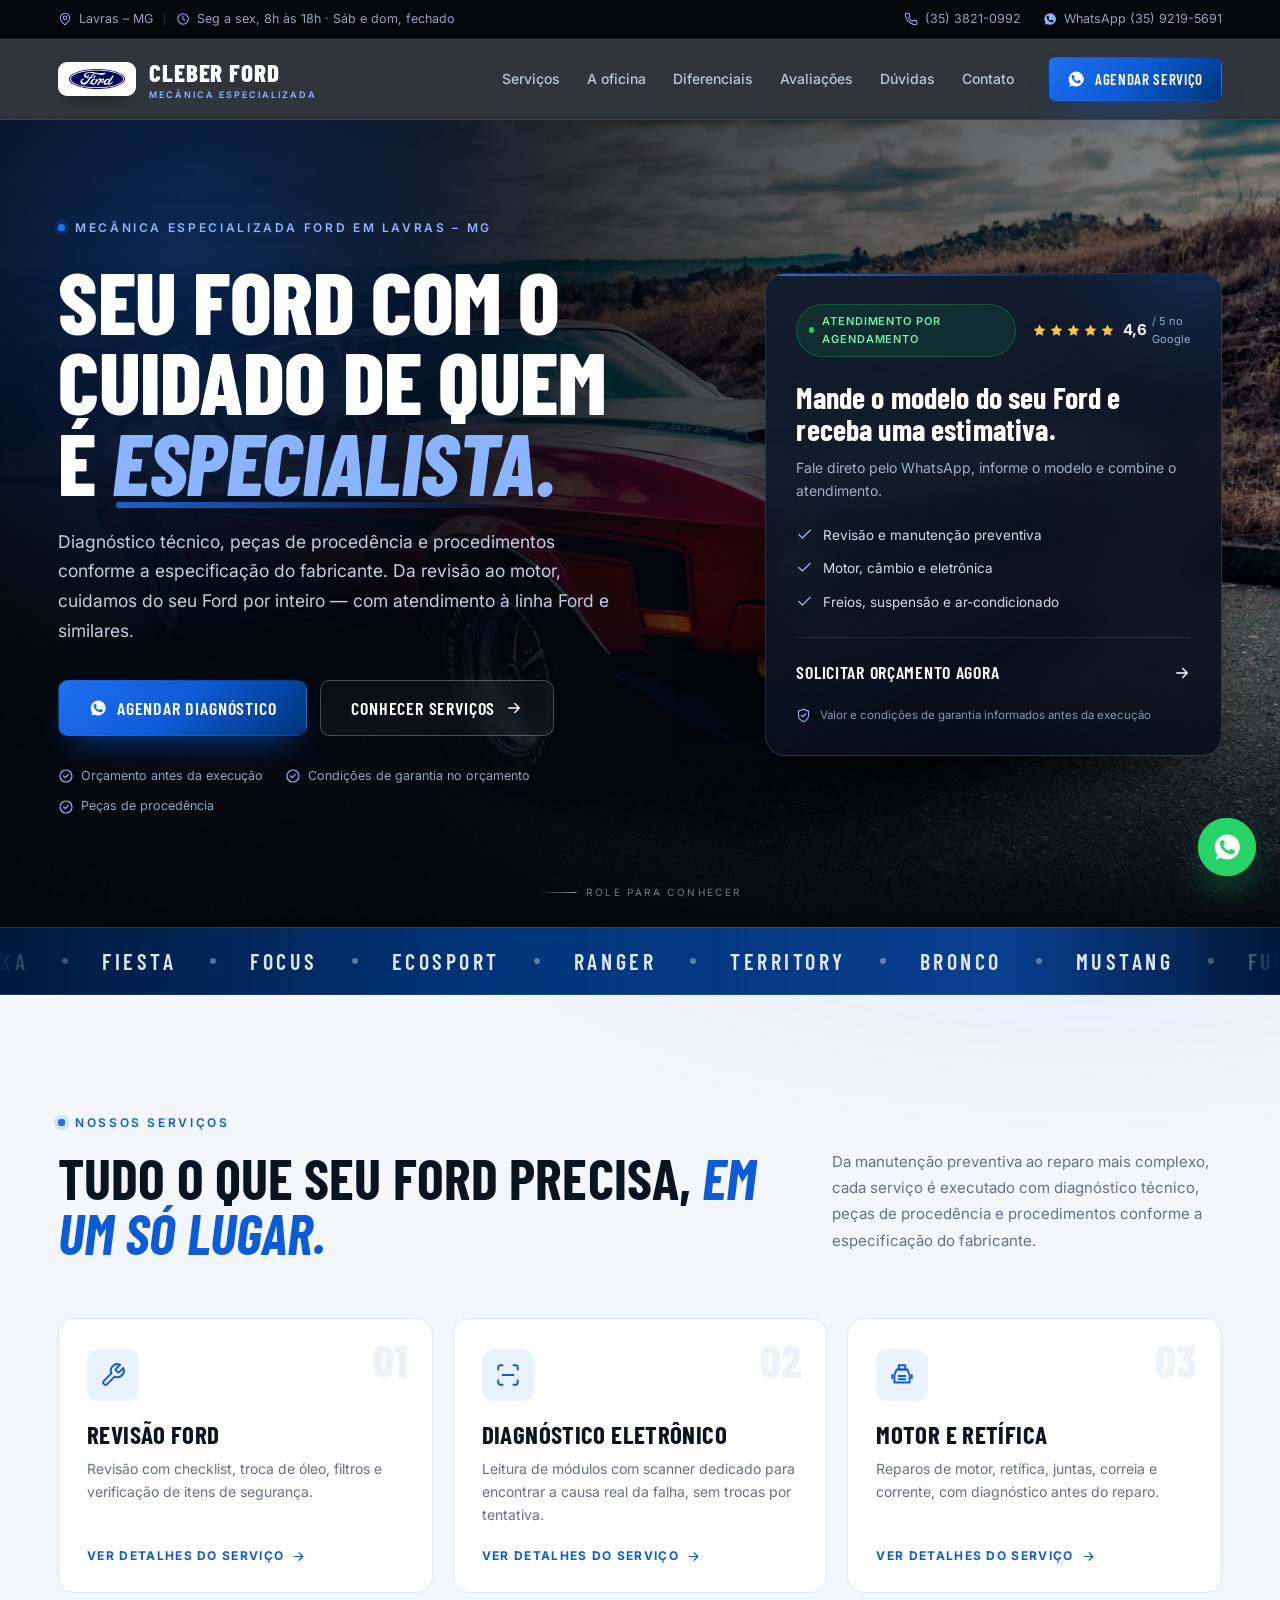
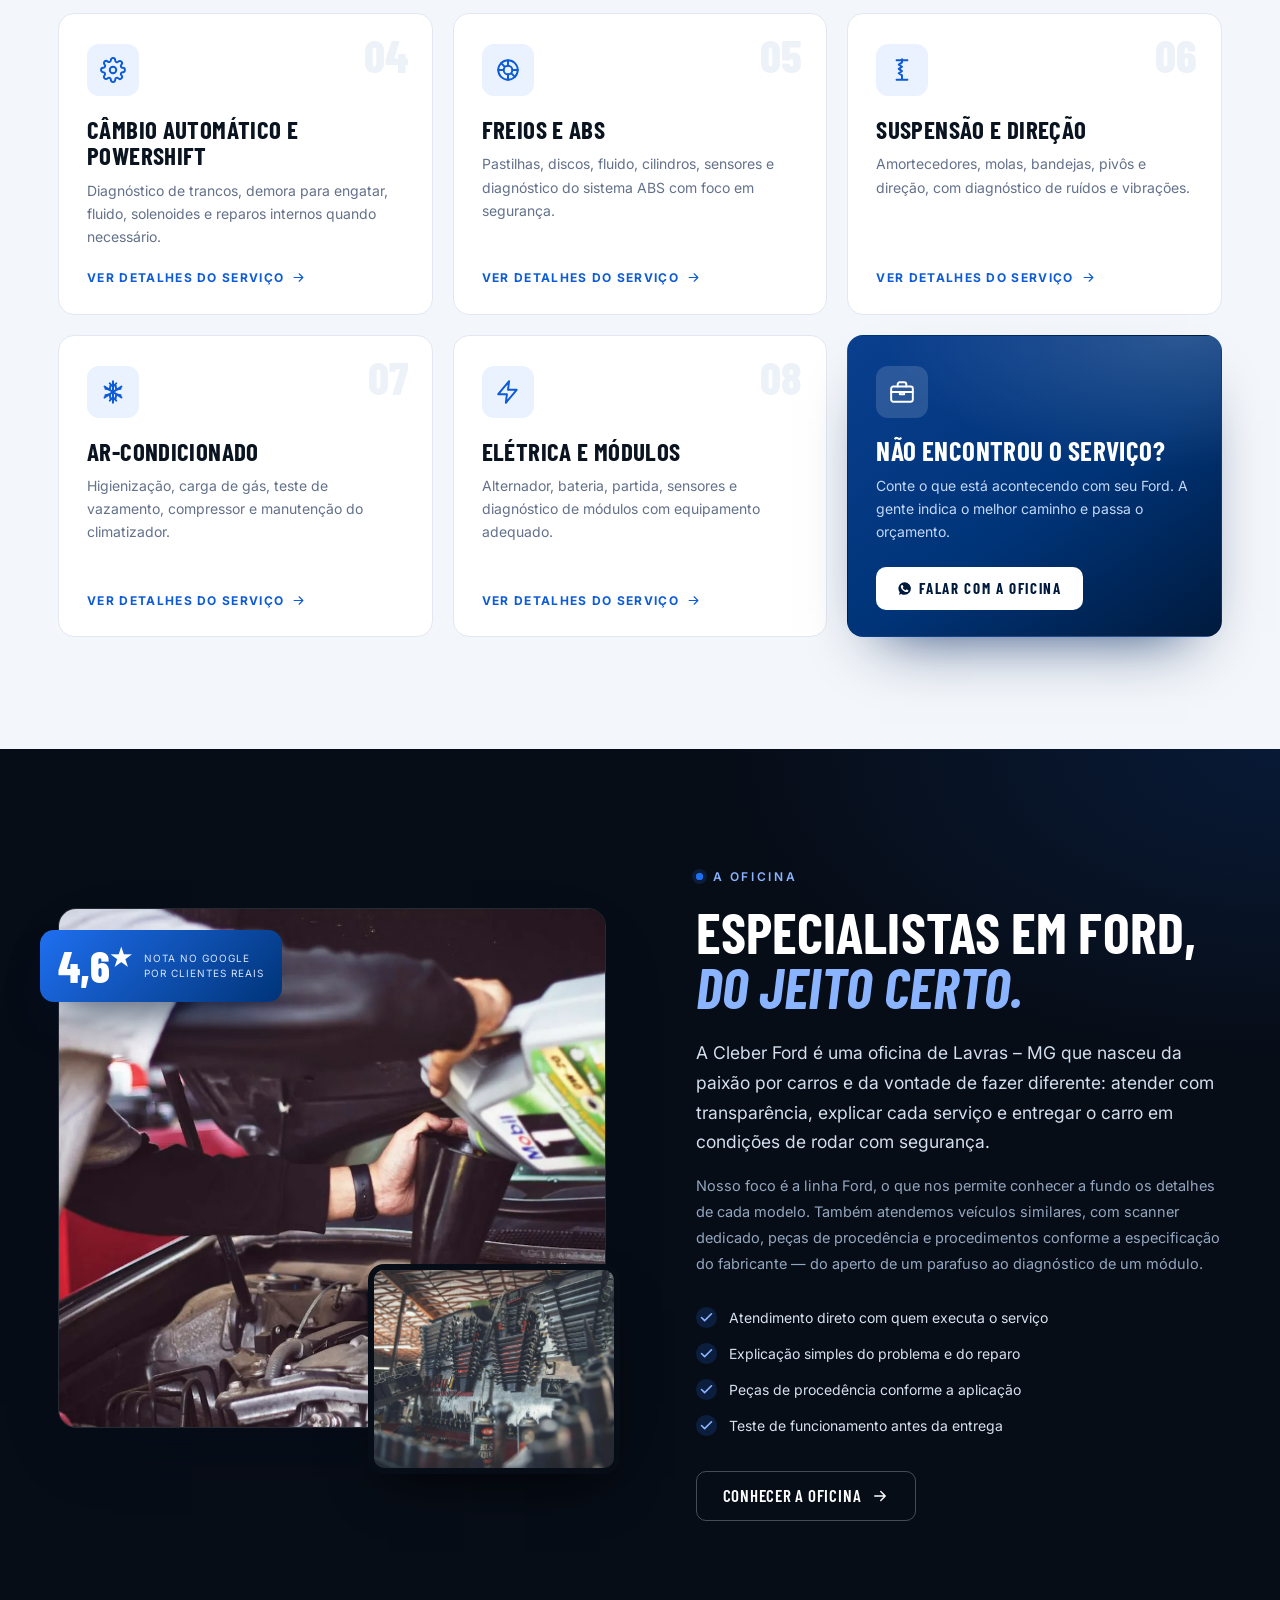
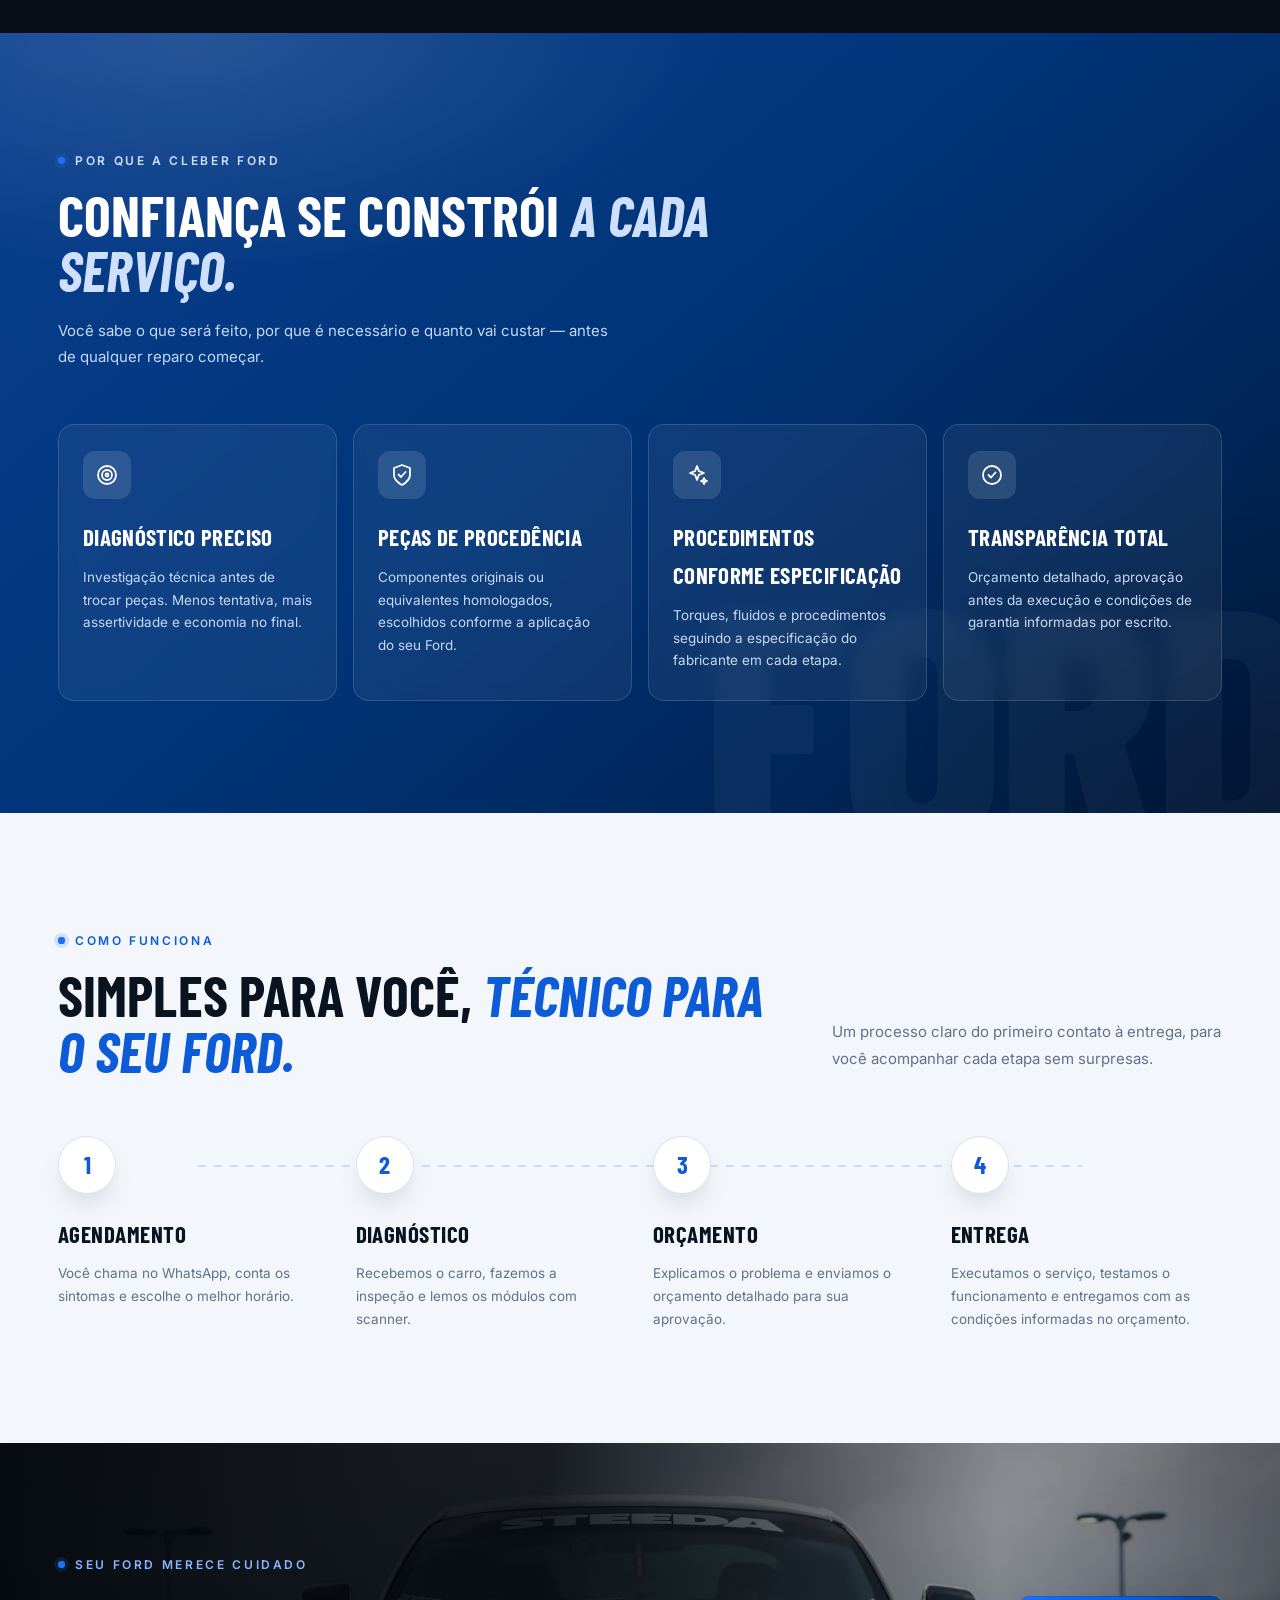
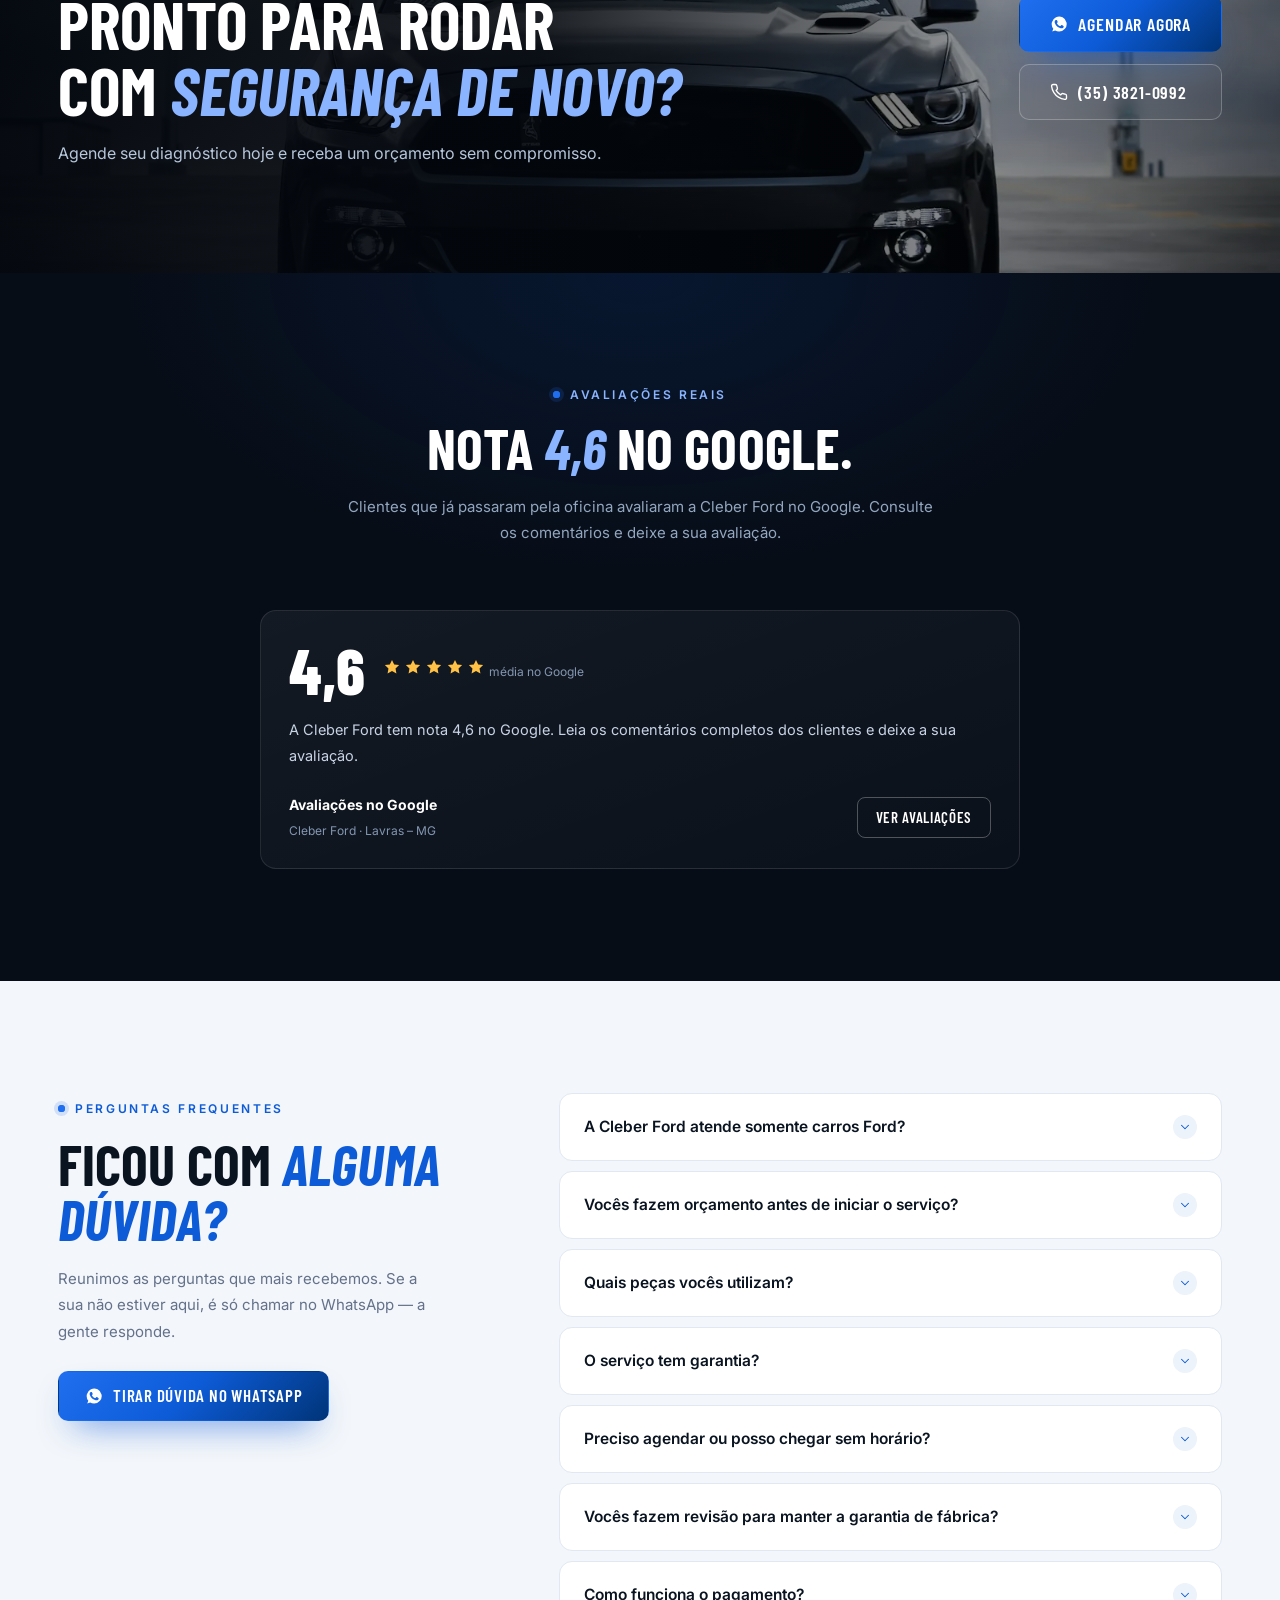
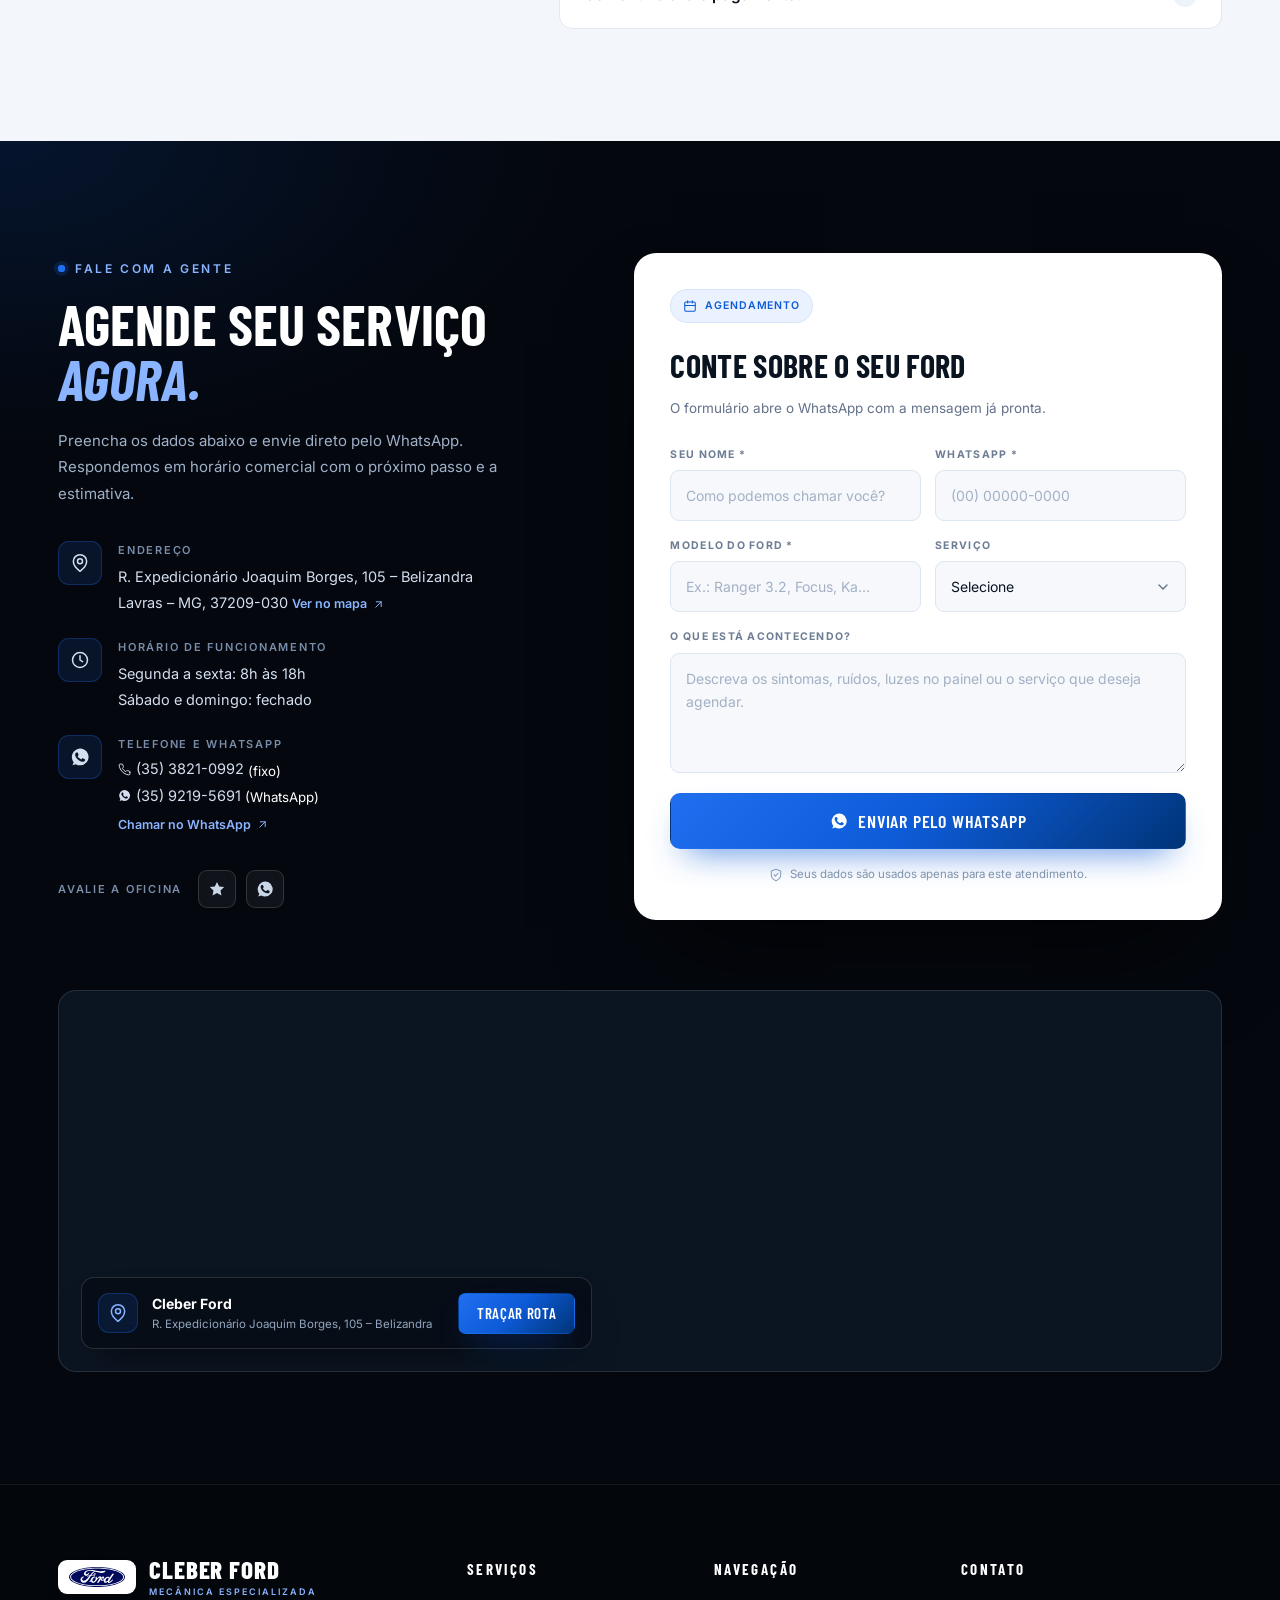
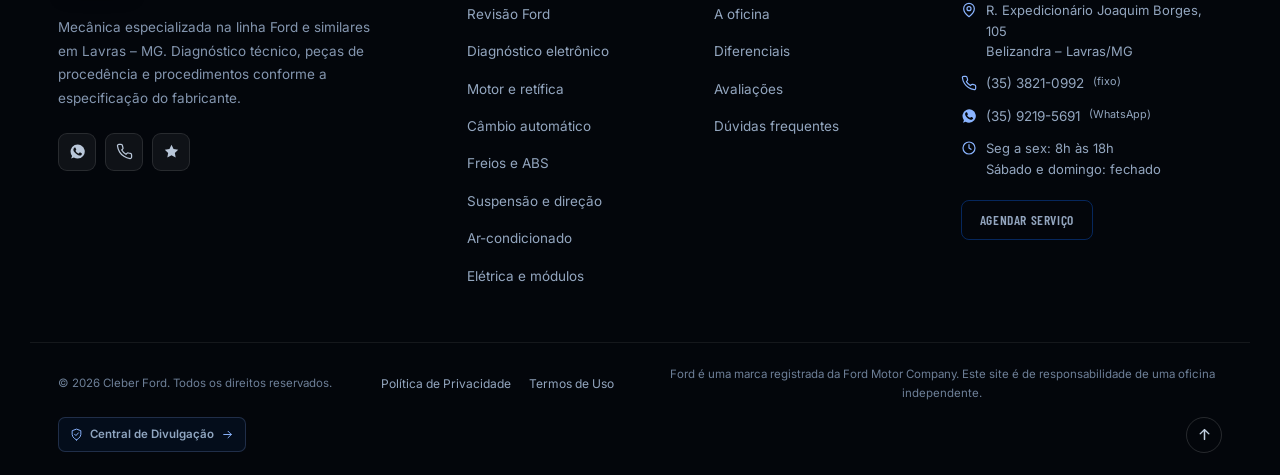
==== commit 6e70861f: "Atualiza WhatsApp, paginas de servico, Central protegida e SEO" ====
--- a/index.html
+++ b/index.html
@@ -63,7 +63,8 @@
     DADOS DA OFICINA
     • Cleber Ford — Lavras/MG
     • R. Expedicionário Joaquim Borges, 105 — Belizandra
-    • Telefone/WhatsApp: (35) 3821-0992
+    • Telefone fixo: (35) 3821-0992
+    • WhatsApp: (35) 9219-5691
     • Segunda a sexta, 8h às 18h (sábado e domingo fechado)
     • Domínio publicado: https://cleber-ford.vercel.app/
     ============================================================
@@ -115,7 +116,7 @@
       <p><span class="topbar-city"><svg class="ic"><use href="#i-pin"/></svg> Lavras – MG <span class="topbar-sep"></span></span> <svg class="ic"><use href="#i-clock"/></svg> Seg a sex, 8h às 18h · Sáb e dom, fechado</p>
       <div class="topbar-links">
         <a href="tel:+553538210992"><svg class="ic"><use href="#i-phone"/></svg> (35) 3821-0992</a>
-        <a href="https://wa.me/553538210992" target="_blank" rel="noopener" data-wa="Olá! Vim pelo site da Cleber Ford e gostaria de agendar um serviço."><svg class="ic"><use href="#i-whatsapp"/></svg> WhatsApp</a>
+        <a href="https://wa.me/553592195691" target="_blank" rel="noopener" data-wa="Olá! Vim pelo site da Cleber Ford e gostaria de agendar um serviço."><svg class="ic"><use href="#i-whatsapp"/></svg> WhatsApp (35) 9219-5691</a>
       </div>
     </div>
   </div>
@@ -141,11 +142,11 @@
         <a href="#avaliacoes">Avaliações</a>
         <a href="#duvidas">Dúvidas</a>
         <a href="#contato">Contato</a>
-        <a class="btn btn-primary mobile-nav-cta" href="https://wa.me/553538210992" target="_blank" rel="noopener" data-wa="Olá! Gostaria de agendar um serviço na Cleber Ford."><svg class="ic"><use href="#i-whatsapp"/></svg> Agendar serviço</a>
+        <a class="btn btn-primary mobile-nav-cta" href="https://wa.me/553592195691" target="_blank" rel="noopener" data-wa="Olá! Gostaria de agendar um serviço na Cleber Ford."><svg class="ic"><use href="#i-whatsapp"/></svg> Agendar serviço</a>
       </nav>
 
       <div class="nav-actions">
-        <a class="btn btn-primary btn-sm header-cta" href="https://wa.me/553538210992?text=Ol%C3%A1!%20Gostaria%20de%20agendar%20um%20servi%C3%A7o%20na%20Cleber%20Ford." target="_blank" rel="noopener" data-wa="Olá! Gostaria de agendar um serviço na Cleber Ford.">
+        <a class="btn btn-primary btn-sm header-cta" href="https://wa.me/553592195691?text=Ol%C3%A1!%20Gostaria%20de%20agendar%20um%20servi%C3%A7o%20na%20Cleber%20Ford." target="_blank" rel="noopener" data-wa="Olá! Gostaria de agendar um serviço na Cleber Ford.">
           <svg class="ic"><use href="#i-whatsapp"/></svg> Agendar serviço
         </a>
         <button class="menu-toggle" type="button" aria-expanded="false" aria-controls="main-nav" aria-label="Abrir menu">
@@ -161,7 +162,10 @@
     <!-- ================= HERO ================= -->
     <section class="hero">
       <div class="hero-bg">
-        <img src="assets/img/mustang.jpg" alt="Ford Mustang Mach 1 vermelho em uma estrada ao entardecer" fetchpriority="high">
+        <picture>
+          <source srcset="assets/img/mustang.webp" type="image/webp">
+          <img src="assets/img/mustang.jpg" alt="Ford Mustang Mach 1 vermelho em uma estrada ao entardecer" width="1600" height="1067" fetchpriority="high">
+        </picture>
       </div>
       <div class="hero-glow" aria-hidden="true"></div>
 
@@ -169,25 +173,25 @@
         <div class="hero-copy">
           <span class="eyebrow"><span class="eyebrow-dot"></span> Mecânica especializada Ford em Lavras – MG</span>
           <h1>Seu Ford com o cuidado de quem é <em>especialista.</em></h1>
-          <p class="hero-sub">Diagnóstico preciso, peças de procedência e serviços com padrão de fábrica. Da revisão ao motor, cuidamos do seu Ford por inteiro — com atendimento à linha Ford e similares.</p>
+          <p class="hero-sub">Diagnóstico técnico, peças de procedência e procedimentos conforme a especificação do fabricante. Da revisão ao motor, cuidamos do seu Ford por inteiro — com atendimento à linha Ford e similares.</p>
 
           <div class="hero-actions">
-            <a class="btn btn-primary btn-lg" href="https://wa.me/553538210992?text=Ol%C3%A1!%20Gostaria%20de%20agendar%20um%20diagn%C3%B3stico." target="_blank" rel="noopener" data-wa="Olá! Gostaria de agendar um diagnóstico para o meu Ford.">
+            <a class="btn btn-primary btn-lg" href="https://wa.me/553592195691?text=Ol%C3%A1!%20Gostaria%20de%20agendar%20um%20diagn%C3%B3stico." target="_blank" rel="noopener" data-wa="Olá! Gostaria de agendar um diagnóstico para o meu Ford.">
               <svg class="ic"><use href="#i-whatsapp"/></svg> Agendar diagnóstico
             </a>
             <a class="btn btn-ghost btn-lg" href="#servicos">Conhecer serviços <svg class="ic"><use href="#i-arrow"/></svg></a>
           </div>
 
           <ul class="hero-trust">
-            <li><svg class="ic"><use href="#i-check-circle"/></svg> Orçamento sem compromisso</li>
-            <li><svg class="ic"><use href="#i-check-circle"/></svg> Garantia por escrito</li>
-            <li><svg class="ic"><use href="#i-check-circle"/></svg> Peças originais e homologadas</li>
+            <li><svg class="ic"><use href="#i-check-circle"/></svg> Orçamento antes da execução</li>
+            <li><svg class="ic"><use href="#i-check-circle"/></svg> Condições de garantia no orçamento</li>
+            <li><svg class="ic"><use href="#i-check-circle"/></svg> Peças de procedência</li>
           </ul>
         </div>
 
-        <aside class="hero-card" aria-label="Atendimento rápido">
+        <aside class="hero-card" aria-label="Agendamento de atendimento">
           <div class="hero-card-head">
-            <span class="pill"><span class="pulse-dot"></span> Atendimento rápido</span>
+            <span class="pill"><span class="pulse-dot"></span> Atendimento por agendamento</span>
             <div class="hero-rating" aria-label="Avaliação média 4,6 de 5 no Google">
               <span class="stars" aria-hidden="true">
                 <svg class="ic"><use href="#i-star"/></svg><svg class="ic"><use href="#i-star"/></svg><svg class="ic"><use href="#i-star"/></svg><svg class="ic"><use href="#i-star"/></svg><svg class="ic"><use href="#i-star"/></svg>
@@ -197,7 +201,7 @@
           </div>
 
           <h2>Mande o modelo do seu Ford e receba uma estimativa.</h2>
-          <p>Responda em poucos minutos pelo WhatsApp com o serviço que você precisa.</p>
+          <p>Fale direto pelo WhatsApp, informe o modelo e combine o atendimento.</p>
 
           <ul class="hero-card-list">
             <li><svg class="ic"><use href="#i-check"/></svg> Revisão e manutenção preventiva</li>
@@ -205,13 +209,13 @@
             <li><svg class="ic"><use href="#i-check"/></svg> Freios, suspensão e ar-condicionado</li>
           </ul>
 
-          <a class="hero-card-link" href="https://wa.me/553538210992?text=Ol%C3%A1!%20Meu%20Ford%20%C3%A9%20um%20" target="_blank" rel="noopener" data-wa="Olá! Meu Ford é um [modelo] e gostaria de uma estimativa de serviço.">
+          <a class="hero-card-link" href="https://wa.me/553592195691?text=Ol%C3%A1!%20Meu%20Ford%20%C3%A9%20um%20" target="_blank" rel="noopener" data-wa="Olá! Meu Ford é um [modelo] e gostaria de uma estimativa de serviço.">
             Solicitar orçamento agora <svg class="ic"><use href="#i-arrow"/></svg>
           </a>
 
           <div class="hero-card-foot">
             <svg class="ic"><use href="#i-shield"/></svg>
-            <span>Serviço com garantia e acompanhamento técnico</span>
+            <span>Valor e condições de garantia informados antes da execução</span>
           </div>
         </aside>
       </div>
@@ -237,72 +241,72 @@
             <span class="eyebrow eyebrow-dark"><span class="eyebrow-dot"></span> Nossos serviços</span>
             <h2>Tudo o que seu Ford precisa, <em>em um só lugar.</em></h2>
           </div>
-          <p>Da manutenção preventiva ao reparo mais complexo, cada serviço é executado com diagnóstico técnico, peças de procedência e procedimentos de fábrica.</p>
+          <p>Da manutenção preventiva ao reparo mais complexo, cada serviço é executado com diagnóstico técnico, peças de procedência e procedimentos conforme a especificação do fabricante.</p>
         </div>
 
         <div class="services-grid">
           <article class="service-card reveal">
             <span class="service-num">01</span>
             <span class="service-icon"><svg class="ic"><use href="#i-wrench"/></svg></span>
-            <h3>Revisão Ford</h3>
-            <p>Revisão completa com checklist de fábrica, troca de óleo, filtros e verificação de itens de segurança.</p>
-            <a href="https://wa.me/553538210992" target="_blank" rel="noopener" data-wa="Olá! Gostaria de agendar uma revisão para o meu Ford.">Agendar revisão <svg class="ic"><use href="#i-arrow"/></svg></a>
+            <h3><a href="servicos/revisao-ford.html">Revisão Ford</a></h3>
+            <p>Revisão com checklist, troca de óleo, filtros e verificação de itens de segurança.</p>
+            <a href="servicos/revisao-ford.html">Ver detalhes do serviço <svg class="ic"><use href="#i-arrow"/></svg></a>
           </article>
 
           <article class="service-card reveal">
             <span class="service-num">02</span>
             <span class="service-icon"><svg class="ic"><use href="#i-scan"/></svg></span>
-            <h3>Diagnóstico eletrônico</h3>
-            <p>Leitura de módulos com scanner dedicado para encontrar a causa real da falha, sem trocas desnecessárias.</p>
-            <a href="https://wa.me/553538210992" target="_blank" rel="noopener" data-wa="Olá! Meu Ford está com uma luz no painel e gostaria de um diagnóstico eletrônico.">Agendar diagnóstico <svg class="ic"><use href="#i-arrow"/></svg></a>
+            <h3><a href="servicos/diagnostico-eletronico.html">Diagnóstico eletrônico</a></h3>
+            <p>Leitura de módulos com scanner dedicado para encontrar a causa real da falha, sem trocas por tentativa.</p>
+            <a href="servicos/diagnostico-eletronico.html">Ver detalhes do serviço <svg class="ic"><use href="#i-arrow"/></svg></a>
           </article>
 
           <article class="service-card reveal">
             <span class="service-num">03</span>
             <span class="service-icon"><svg class="ic"><use href="#i-engine"/></svg></span>
-            <h3>Motor e retífica</h3>
-            <p>Reparos de motor, retífica, juntas, correia e corrente, com torque e tolerâncias conforme especificação.</p>
-            <a href="https://wa.me/553538210992" target="_blank" rel="noopener" data-wa="Olá! Gostaria de falar sobre um serviço de motor no meu Ford.">Falar sobre motor <svg class="ic"><use href="#i-arrow"/></svg></a>
+            <h3><a href="servicos/motor-e-retifica.html">Motor e retífica</a></h3>
+            <p>Reparos de motor, retífica, juntas, correia e corrente, com diagnóstico antes do reparo.</p>
+            <a href="servicos/motor-e-retifica.html">Ver detalhes do serviço <svg class="ic"><use href="#i-arrow"/></svg></a>
           </article>
 
           <article class="service-card reveal">
             <span class="service-num">04</span>
             <span class="service-icon"><svg class="ic"><use href="#i-gear"/></svg></span>
-            <h3>Câmbio automático e PowerShift</h3>
-            <p>Manutenção, troca de fluido, solenoides e reparos em câmbios automáticos e PowerShift.</p>
-            <a href="https://wa.me/553538210992" target="_blank" rel="noopener" data-wa="Olá! Meu Ford está com trancos no câmbio e gostaria de uma avaliação.">Avaliar câmbio <svg class="ic"><use href="#i-arrow"/></svg></a>
+            <h3><a href="servicos/cambio-automatico.html">Câmbio automático e PowerShift</a></h3>
+            <p>Diagnóstico de trancos, demora para engatar, fluido, solenoides e reparos internos quando necessário.</p>
+            <a href="servicos/cambio-automatico.html">Ver detalhes do serviço <svg class="ic"><use href="#i-arrow"/></svg></a>
           </article>
 
           <article class="service-card reveal">
             <span class="service-num">05</span>
             <span class="service-icon"><svg class="ic"><use href="#i-brake"/></svg></span>
-            <h3>Freios e ABS</h3>
+            <h3><a href="servicos/freios-e-abs.html">Freios e ABS</a></h3>
             <p>Pastilhas, discos, fluido, cilindros, sensores e diagnóstico do sistema ABS com foco em segurança.</p>
-            <a href="https://wa.me/553538210992" target="_blank" rel="noopener" data-wa="Olá! Gostaria de revisar os freios do meu Ford.">Revisar freios <svg class="ic"><use href="#i-arrow"/></svg></a>
+            <a href="servicos/freios-e-abs.html">Ver detalhes do serviço <svg class="ic"><use href="#i-arrow"/></svg></a>
           </article>
 
           <article class="service-card reveal">
             <span class="service-num">06</span>
             <span class="service-icon"><svg class="ic"><use href="#i-suspension"/></svg></span>
-            <h3>Suspensão e direção</h3>
+            <h3><a href="servicos/suspensao-e-direcao.html">Suspensão e direção</a></h3>
             <p>Amortecedores, molas, bandejas, pivôs e direção, com diagnóstico de ruídos e vibrações.</p>
-            <a href="https://wa.me/553538210992" target="_blank" rel="noopener" data-wa="Olá! Meu Ford está com barulho na suspensão e gostaria de uma avaliação.">Avaliar suspensão <svg class="ic"><use href="#i-arrow"/></svg></a>
+            <a href="servicos/suspensao-e-direcao.html">Ver detalhes do serviço <svg class="ic"><use href="#i-arrow"/></svg></a>
           </article>
 
           <article class="service-card reveal">
             <span class="service-num">07</span>
             <span class="service-icon"><svg class="ic"><use href="#i-snow"/></svg></span>
-            <h3>Ar-condicionado</h3>
+            <h3><a href="servicos/ar-condicionado.html">Ar-condicionado</a></h3>
             <p>Higienização, carga de gás, teste de vazamento, compressor e manutenção do climatizador.</p>
-            <a href="https://wa.me/553538210992" target="_blank" rel="noopener" data-wa="Olá! O ar-condicionado do meu Ford não está gelando. Gostaria de uma avaliação.">Avaliar ar-condicionado <svg class="ic"><use href="#i-arrow"/></svg></a>
+            <a href="servicos/ar-condicionado.html">Ver detalhes do serviço <svg class="ic"><use href="#i-arrow"/></svg></a>
           </article>
 
           <article class="service-card reveal">
             <span class="service-num">08</span>
             <span class="service-icon"><svg class="ic"><use href="#i-bolt"/></svg></span>
-            <h3>Elétrica e módulos</h3>
-            <p>Alternador, bateria, partida, sensores e programação de módulos com equipamento adequado.</p>
-            <a href="https://wa.me/553538210992" target="_blank" rel="noopener" data-wa="Olá! Meu Ford está com problema elétrico e gostaria de uma avaliação.">Falar sobre elétrica <svg class="ic"><use href="#i-arrow"/></svg></a>
+            <h3><a href="servicos/eletrica-e-modulos.html">Elétrica e módulos</a></h3>
+            <p>Alternador, bateria, partida, sensores e diagnóstico de módulos com equipamento adequado.</p>
+            <a href="servicos/eletrica-e-modulos.html">Ver detalhes do serviço <svg class="ic"><use href="#i-arrow"/></svg></a>
           </article>
 
           <article class="service-card service-card--cta reveal">
@@ -311,7 +315,7 @@
               <h3>Não encontrou o serviço?</h3>
               <p>Conte o que está acontecendo com seu Ford. A gente indica o melhor caminho e passa o orçamento.</p>
             </div>
-            <a class="btn btn-primary" href="https://wa.me/553538210992" target="_blank" rel="noopener" data-wa="Olá! Preciso de um serviço no meu Ford, mas não encontrei na lista. Podem me ajudar?">
+            <a class="btn btn-primary" href="https://wa.me/553592195691" target="_blank" rel="noopener" data-wa="Olá! Preciso de um serviço no meu Ford, mas não encontrei na lista. Podem me ajudar?">
               <svg class="ic"><use href="#i-whatsapp"/></svg> Falar com a oficina
             </a>
           </article>
@@ -324,10 +328,16 @@
       <div class="container about-grid">
         <div class="about-media reveal">
           <figure class="about-photo about-photo--main">
-            <img src="assets/img/mecanico.jpg" alt="Mecânico da Cleber Ford realizando a troca de óleo em um veículo" loading="lazy">
+            <picture>
+              <source srcset="assets/img/mecanico.webp" type="image/webp">
+              <img src="assets/img/mecanico.jpg" alt="Mecânico da Cleber Ford realizando a troca de óleo em um veículo" width="1200" height="800" loading="lazy">
+            </picture>
           </figure>
           <figure class="about-photo about-photo--small">
-            <img src="assets/img/oficina.jpg" alt="Bancada de ferramentas organizada da oficina Cleber Ford" loading="lazy">
+            <picture>
+              <source srcset="assets/img/oficina.webp" type="image/webp">
+              <img src="assets/img/oficina.jpg" alt="Bancada de ferramentas organizada da oficina Cleber Ford" width="1200" height="800" loading="lazy">
+            </picture>
           </figure>
           <div class="about-badge">
             <strong>4,6<span>★</span></strong>
@@ -339,13 +349,13 @@
           <span class="eyebrow"><span class="eyebrow-dot"></span> A oficina</span>
           <h2>Especialistas em Ford, <em>do jeito certo.</em></h2>
           <p class="lead">A Cleber Ford é uma oficina de Lavras – MG que nasceu da paixão por carros e da vontade de fazer diferente: atender com transparência, explicar cada serviço e entregar o carro em condições de rodar com segurança.</p>
-          <p>Nosso foco é a linha Ford, o que nos permite conhecer a fundo os detalhes de cada modelo. Também atendemos veículos similares, com scanner dedicado, peças de procedência e procedimentos do fabricante — do aperto de um parafuso ao diagnóstico de um módulo.</p>
+          <p>Nosso foco é a linha Ford, o que nos permite conhecer a fundo os detalhes de cada modelo. Também atendemos veículos similares, com scanner dedicado, peças de procedência e procedimentos conforme a especificação do fabricante — do aperto de um parafuso ao diagnóstico de um módulo.</p>
 
           <ul class="check-list">
             <li><svg class="ic"><use href="#i-check"/></svg> Atendimento direto com quem executa o serviço</li>
             <li><svg class="ic"><use href="#i-check"/></svg> Explicação simples do problema e do reparo</li>
-            <li><svg class="ic"><use href="#i-check"/></svg> Peças originais ou equivalentes homologadas</li>
-            <li><svg class="ic"><use href="#i-check"/></svg> Teste em rodagem antes da entrega</li>
+            <li><svg class="ic"><use href="#i-check"/></svg> Peças de procedência conforme a aplicação</li>
+            <li><svg class="ic"><use href="#i-check"/></svg> Teste de funcionamento antes da entrega</li>
           </ul>
 
           <a class="btn btn-outline" href="#contato">Conhecer a oficina <svg class="ic"><use href="#i-arrow"/></svg></a>
@@ -375,13 +385,13 @@
           </article>
           <article class="diff-card reveal">
             <span class="diff-icon"><svg class="ic"><use href="#i-sparkles"/></svg></span>
-            <h3>Padrão de fábrica</h3>
+            <h3>Procedimentos conforme especificação</h3>
             <p>Torques, fluidos e procedimentos seguindo a especificação do fabricante em cada etapa.</p>
           </article>
           <article class="diff-card reveal">
             <span class="diff-icon"><svg class="ic"><use href="#i-check-circle"/></svg></span>
             <h3>Transparência total</h3>
-            <p>Orçamento detalhado, aprovação antes da execução e garantia por escrito no serviço realizado.</p>
+            <p>Orçamento detalhado, aprovação antes da execução e condições de garantia informadas por escrito.</p>
           </article>
         </div>
       </div>
@@ -417,7 +427,7 @@
           <li class="reveal">
             <span class="step-num">4</span>
             <h3>Entrega</h3>
-            <p>Executamos o serviço, testamos em rodagem e entregamos com garantia.</p>
+            <p>Executamos o serviço, testamos o funcionamento e entregamos com as condições informadas no orçamento.</p>
           </li>
         </ol>
       </div>
@@ -426,7 +436,10 @@
     <!-- ================= CTA ================= -->
     <section class="cta-banner">
       <div class="cta-bg">
-        <img src="assets/img/mustang-front.jpg" alt="Frontal de um Ford Mustang cinza" loading="lazy">
+        <picture>
+          <source srcset="assets/img/mustang-front.webp" type="image/webp">
+          <img src="assets/img/mustang-front.jpg" alt="Frontal de um Ford Mustang cinza" width="1600" height="1067" loading="lazy">
+        </picture>
       </div>
       <div class="container cta-inner">
         <div>
@@ -435,7 +448,7 @@
           <p>Agende seu diagnóstico hoje e receba um orçamento sem compromisso.</p>
         </div>
         <div class="cta-actions">
-          <a class="btn btn-primary btn-lg" href="https://wa.me/553538210992?text=Ol%C3%A1!%20Gostaria%20de%20agendar%20um%20diagn%C3%B3stico." target="_blank" rel="noopener" data-wa="Olá! Gostaria de agendar um diagnóstico para o meu Ford.">
+          <a class="btn btn-primary btn-lg" href="https://wa.me/553592195691?text=Ol%C3%A1!%20Gostaria%20de%20agendar%20um%20diagn%C3%B3stico." target="_blank" rel="noopener" data-wa="Olá! Gostaria de agendar um diagnóstico para o meu Ford.">
             <svg class="ic"><use href="#i-whatsapp"/></svg> Agendar agora
           </a>
           <a class="btn btn-ghost btn-lg" href="tel:+553538210992"><svg class="ic"><use href="#i-phone"/></svg> (35) 3821-0992</a>
@@ -449,7 +462,7 @@
         <div class="section-head section-head--center">
           <span class="eyebrow"><span class="eyebrow-dot"></span> Avaliações reais</span>
           <h2>Nota <em>4,6</em> no Google.</h2>
-          <p>Dezenas de clientes já avaliaram a Cleber Ford no Google. Atendimento próximo, serviço bem feito e carro entregue no prazo.</p>
+          <p>Clientes que já passaram pela oficina avaliaram a Cleber Ford no Google. Consulte os comentários e deixe a sua avaliação.</p>
         </div>
 
         <article class="testimonial testimonial--rating reveal">
@@ -462,7 +475,7 @@
               <small>média no Google</small>
             </div>
           </div>
-          <p>A Cleber Ford tem nota 4,6 no Google, com dezenas de avaliações de clientes que já passaram pela oficina. Leia os comentários completos e deixe a sua avaliação.</p>
+          <p>A Cleber Ford tem nota 4,6 no Google. Leia os comentários completos dos clientes e deixe a sua avaliação.</p>
           <footer>
             <div><strong>Avaliações no Google</strong><small>Cleber Ford · Lavras – MG</small></div>
             <a class="btn btn-outline btn-sm" href="https://www.google.com/maps/search/?api=1&query=Cleber+Ford+Lavras+MG" target="_blank" rel="noopener">Ver avaliações</a>
@@ -478,7 +491,7 @@
           <span class="eyebrow eyebrow-dark"><span class="eyebrow-dot"></span> Perguntas frequentes</span>
           <h2>Ficou com <em>alguma dúvida?</em></h2>
           <p>Reunimos as perguntas que mais recebemos. Se a sua não estiver aqui, é só chamar no WhatsApp — a gente responde.</p>
-          <a class="btn btn-primary" href="https://wa.me/553538210992" target="_blank" rel="noopener" data-wa="Olá! Tenho uma dúvida sobre os serviços da Cleber Ford.">
+          <a class="btn btn-primary" href="https://wa.me/553592195691" target="_blank" rel="noopener" data-wa="Olá! Tenho uma dúvida sobre os serviços da Cleber Ford.">
             <svg class="ic"><use href="#i-whatsapp"/></svg> Tirar dúvida no WhatsApp
           </a>
         </div>
@@ -489,7 +502,7 @@
               <span>A Cleber Ford atende somente carros Ford?</span>
               <svg class="ic"><use href="#i-chevron"/></svg>
             </button>
-            <div class="faq-answer"><p>Nosso foco é a linha Ford, o que nos permite conhecer a fundo cada modelo e oferecer um diagnóstico mais preciso. Também atendemos veículos similares em serviços específicos — consulte pelo WhatsApp ou pelo telefone (35) 3821-0992.</p></div>
+            <div class="faq-answer"><p>Nosso foco é a linha Ford, o que nos permite conhecer a fundo cada modelo e oferecer um diagnóstico mais preciso. Também atendemos veículos similares em serviços específicos — consulte pelo WhatsApp (35) 9219-5691 ou pelo telefone fixo (35) 3821-0992.</p></div>
           </article>
 
           <article class="faq-item">
@@ -505,7 +518,7 @@
               <span>Quais peças vocês utilizam?</span>
               <svg class="ic"><use href="#i-chevron"/></svg>
             </button>
-            <div class="faq-answer"><p>Trabalhamos com peças originais ou equivalentes homologadas, sempre respeitando a aplicação e a especificação do fabricante para cada modelo Ford.</p></div>
+            <div class="faq-answer"><p>Trabalhamos com peças de procedência, escolhidas conforme a aplicação e a especificação do fabricante para cada modelo. A marca e a origem das peças são informadas no orçamento.</p></div>
           </article>
 
           <article class="faq-item">
@@ -513,7 +526,7 @@
               <span>O serviço tem garantia?</span>
               <svg class="ic"><use href="#i-chevron"/></svg>
             </button>
-            <div class="faq-answer"><p>Sim. O serviço realizado tem garantia por escrito, com prazo informado no orçamento e na ordem de serviço. Também orientamos sobre os cuidados e a próxima manutenção.</p></div>
+            <div class="faq-answer"><p>As condições de garantia são informadas no orçamento e na ordem de serviço, com prazo e cobertura conforme o reparo realizado e as peças utilizadas. Também orientamos sobre os cuidados e a próxima manutenção.</p></div>
           </article>
 
           <article class="faq-item">
@@ -537,7 +550,7 @@
               <span>Como funciona o pagamento?</span>
               <svg class="ic"><use href="#i-chevron"/></svg>
             </button>
-            <div class="faq-answer"><p>Aceitamos PIX, dinheiro e cartão. As condições e formas de pagamento são informadas no orçamento, antes da execução do serviço.</p></div>
+            <div class="faq-answer"><p>As formas e condições de pagamento são informadas no orçamento, antes da execução do serviço. Consulte a disponibilidade no atendimento.</p></div>
           </article>
         </div>
       </div>
@@ -571,8 +584,9 @@
               <span class="contact-icon"><svg class="ic"><use href="#i-whatsapp"/></svg></span>
               <div>
                 <strong>Telefone e WhatsApp</strong>
-                <a href="tel:+553538210992"><svg class="ic"><use href="#i-phone"/></svg> (35) 3821-0992</a><br>
-                <a class="contact-link" href="https://wa.me/553538210992" target="_blank" rel="noopener" data-wa="Olá! Gostaria de agendar um serviço na Cleber Ford.">Chamar no WhatsApp <svg class="ic"><use href="#i-arrow-up"/></svg></a>
+                <a href="tel:+553538210992"><svg class="ic"><use href="#i-phone"/></svg> (35) 3821-0992</a> <small>(fixo)</small><br>
+                <a href="https://wa.me/553592195691" target="_blank" rel="noopener" data-wa="Olá! Gostaria de agendar um serviço na Cleber Ford."><svg class="ic"><use href="#i-whatsapp"/></svg> (35) 9219-5691</a> <small>(WhatsApp)</small><br>
+                <a class="contact-link" href="https://wa.me/553592195691" target="_blank" rel="noopener" data-wa="Olá! Gostaria de agendar um serviço na Cleber Ford.">Chamar no WhatsApp <svg class="ic"><use href="#i-arrow-up"/></svg></a>
               </div>
             </li>
           </ul>
@@ -580,7 +594,7 @@
           <div class="contact-social">
             <span>Avalie a oficina</span>
             <a href="https://www.google.com/maps/search/?api=1&query=Cleber+Ford+Lavras+MG" target="_blank" rel="noopener" aria-label="Avaliações da Cleber Ford no Google"><svg class="ic"><use href="#i-star"/></svg></a>
-            <a href="https://wa.me/553538210992" target="_blank" rel="noopener" aria-label="WhatsApp da Cleber Ford" data-wa="Olá! Vim pelo site da Cleber Ford."><svg class="ic"><use href="#i-whatsapp"/></svg></a>
+            <a href="https://wa.me/553592195691" target="_blank" rel="noopener" aria-label="WhatsApp da Cleber Ford" data-wa="Olá! Vim pelo site da Cleber Ford."><svg class="ic"><use href="#i-whatsapp"/></svg></a>
           </div>
         </div>
 
@@ -663,9 +677,9 @@
           <span class="brand-badge"><img src="assets/img/ford-logo.svg" alt="Logotipo Ford"></span>
           <span class="brand-text"><strong>Cleber Ford</strong><small>Mecânica especializada</small></span>
         </a>
-        <p>Mecânica especializada na linha Ford e similares em Lavras – MG. Diagnóstico preciso, peças de procedência e serviços com padrão de fábrica.</p>
+        <p>Mecânica especializada na linha Ford e similares em Lavras – MG. Diagnóstico técnico, peças de procedência e procedimentos conforme a especificação do fabricante.</p>
         <div class="footer-social">
-          <a href="https://wa.me/553538210992" target="_blank" rel="noopener" aria-label="WhatsApp" data-wa="Olá! Vim pelo site da Cleber Ford."><svg class="ic"><use href="#i-whatsapp"/></svg></a>
+          <a href="https://wa.me/553592195691" target="_blank" rel="noopener" aria-label="WhatsApp" data-wa="Olá! Vim pelo site da Cleber Ford."><svg class="ic"><use href="#i-whatsapp"/></svg></a>
           <a href="tel:+553538210992" aria-label="Telefone (35) 3821-0992"><svg class="ic"><use href="#i-phone"/></svg></a>
           <a href="https://www.google.com/maps/search/?api=1&query=Cleber+Ford+Lavras+MG" target="_blank" rel="noopener" aria-label="Avaliações no Google"><svg class="ic"><use href="#i-star"/></svg></a>
         </div>
@@ -674,11 +688,14 @@
       <div class="footer-col">
         <h3>Serviços</h3>
         <ul>
-          <li><a href="#servicos">Revisão Ford</a></li>
-          <li><a href="#servicos">Diagnóstico eletrônico</a></li>
-          <li><a href="#servicos">Motor e retífica</a></li>
-          <li><a href="#servicos">Câmbio automático</a></li>
-          <li><a href="#servicos">Freios, suspensão e ar</a></li>
+          <li><a href="servicos/revisao-ford.html">Revisão Ford</a></li>
+          <li><a href="servicos/diagnostico-eletronico.html">Diagnóstico eletrônico</a></li>
+          <li><a href="servicos/motor-e-retifica.html">Motor e retífica</a></li>
+          <li><a href="servicos/cambio-automatico.html">Câmbio automático</a></li>
+          <li><a href="servicos/freios-e-abs.html">Freios e ABS</a></li>
+          <li><a href="servicos/suspensao-e-direcao.html">Suspensão e direção</a></li>
+          <li><a href="servicos/ar-condicionado.html">Ar-condicionado</a></li>
+          <li><a href="servicos/eletrica-e-modulos.html">Elétrica e módulos</a></li>
         </ul>
       </div>
 
@@ -696,7 +713,8 @@
         <h3>Contato</h3>
         <ul>
           <li><svg class="ic"><use href="#i-pin"/></svg> R. Expedicionário Joaquim Borges, 105<br>Belizandra – Lavras/MG</li>
-          <li><svg class="ic"><use href="#i-phone"/></svg> <a href="tel:+553538210992">(35) 3821-0992</a></li>
+          <li><svg class="ic"><use href="#i-phone"/></svg> <a href="tel:+553538210992">(35) 3821-0992</a> <small>(fixo)</small></li>
+          <li><svg class="ic"><use href="#i-whatsapp"/></svg> <a href="https://wa.me/553592195691" target="_blank" rel="noopener" data-wa="Olá! Vim pelo site da Cleber Ford.">(35) 9219-5691</a> <small>(WhatsApp)</small></li>
           <li><svg class="ic"><use href="#i-clock"/></svg> Seg a sex: 8h às 18h<br>Sábado e domingo: fechado</li>
         </ul>
         <a class="btn btn-outline btn-sm" href="#contato">Agendar serviço</a>
@@ -705,6 +723,10 @@
 
     <div class="container footer-bottom">
       <p>© <span id="ano"></span> Cleber Ford. Todos os direitos reservados.</p>
+      <nav class="legal-links" aria-label="Informações legais">
+        <a href="politica-de-privacidade.html">Política de Privacidade</a>
+        <a href="termos-de-uso.html">Termos de Uso</a>
+      </nav>
       <p class="footer-legal">Ford é uma marca registrada da Ford Motor Company. Este site é de responsabilidade de uma oficina independente.</p>
       <a class="footer-admin" href="divulgacao.html" title="Acessar a Central de Divulgação da oficina">
         <svg class="ic" aria-hidden="true"><use href="#i-shield"/></svg>
@@ -716,7 +738,7 @@
   </footer>
 
   <!-- WhatsApp flutuante -->
-  <a class="whatsapp-float" href="https://wa.me/553538210992" target="_blank" rel="noopener" aria-label="Falar no WhatsApp" data-wa="Olá! Gostaria de agendar um serviço na Cleber Ford.">
+  <a class="whatsapp-float" href="https://wa.me/553592195691" target="_blank" rel="noopener" aria-label="Falar no WhatsApp" data-wa="Olá! Gostaria de agendar um serviço na Cleber Ford.">
     <svg class="ic"><use href="#i-whatsapp"/></svg>
     <span>Fale com a oficina</span>
   </a>
--- a/css/site.css
+++ b/css/site.css
@@ -300,6 +300,9 @@
   overflow: hidden;
 }
 .hero-bg { position: absolute; inset: 0; }
+.hero-bg picture,
+.cta-bg picture,
+.about-photo picture { display: block; width: 100%; height: 100%; }
 .hero-bg img {
   width: 100%;
   height: 100%;
@@ -1438,6 +1441,9 @@
   color: #6d7f97;
 }
 .footer-legal { max-width: 560px; text-align: center; }
+.legal-links { display: flex; flex-wrap: wrap; gap: 8px 18px; }
+.legal-links a { font-size: 12px; color: #93a6bf; transition: color 0.2s; }
+.legal-links a:hover { color: var(--blue-300); }
 .footer-admin {
   display: inline-flex;
   align-items: center;
